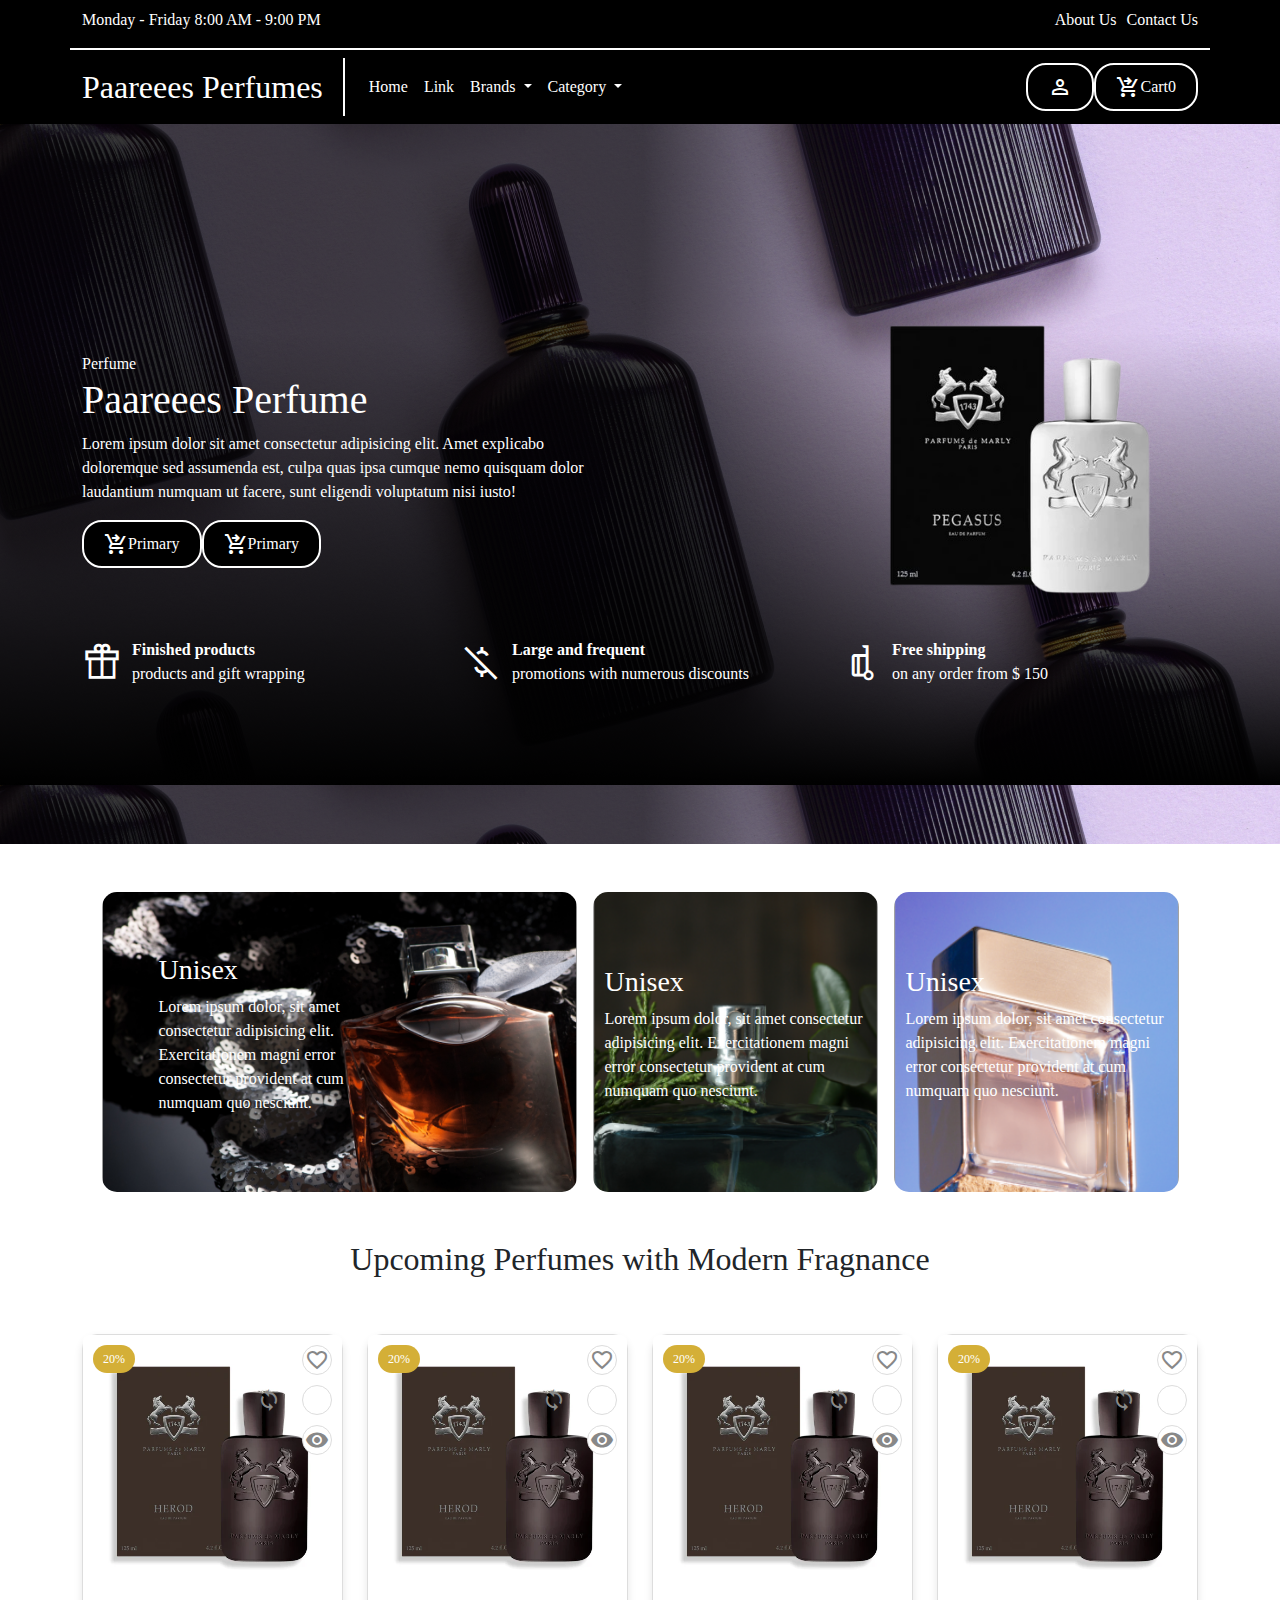
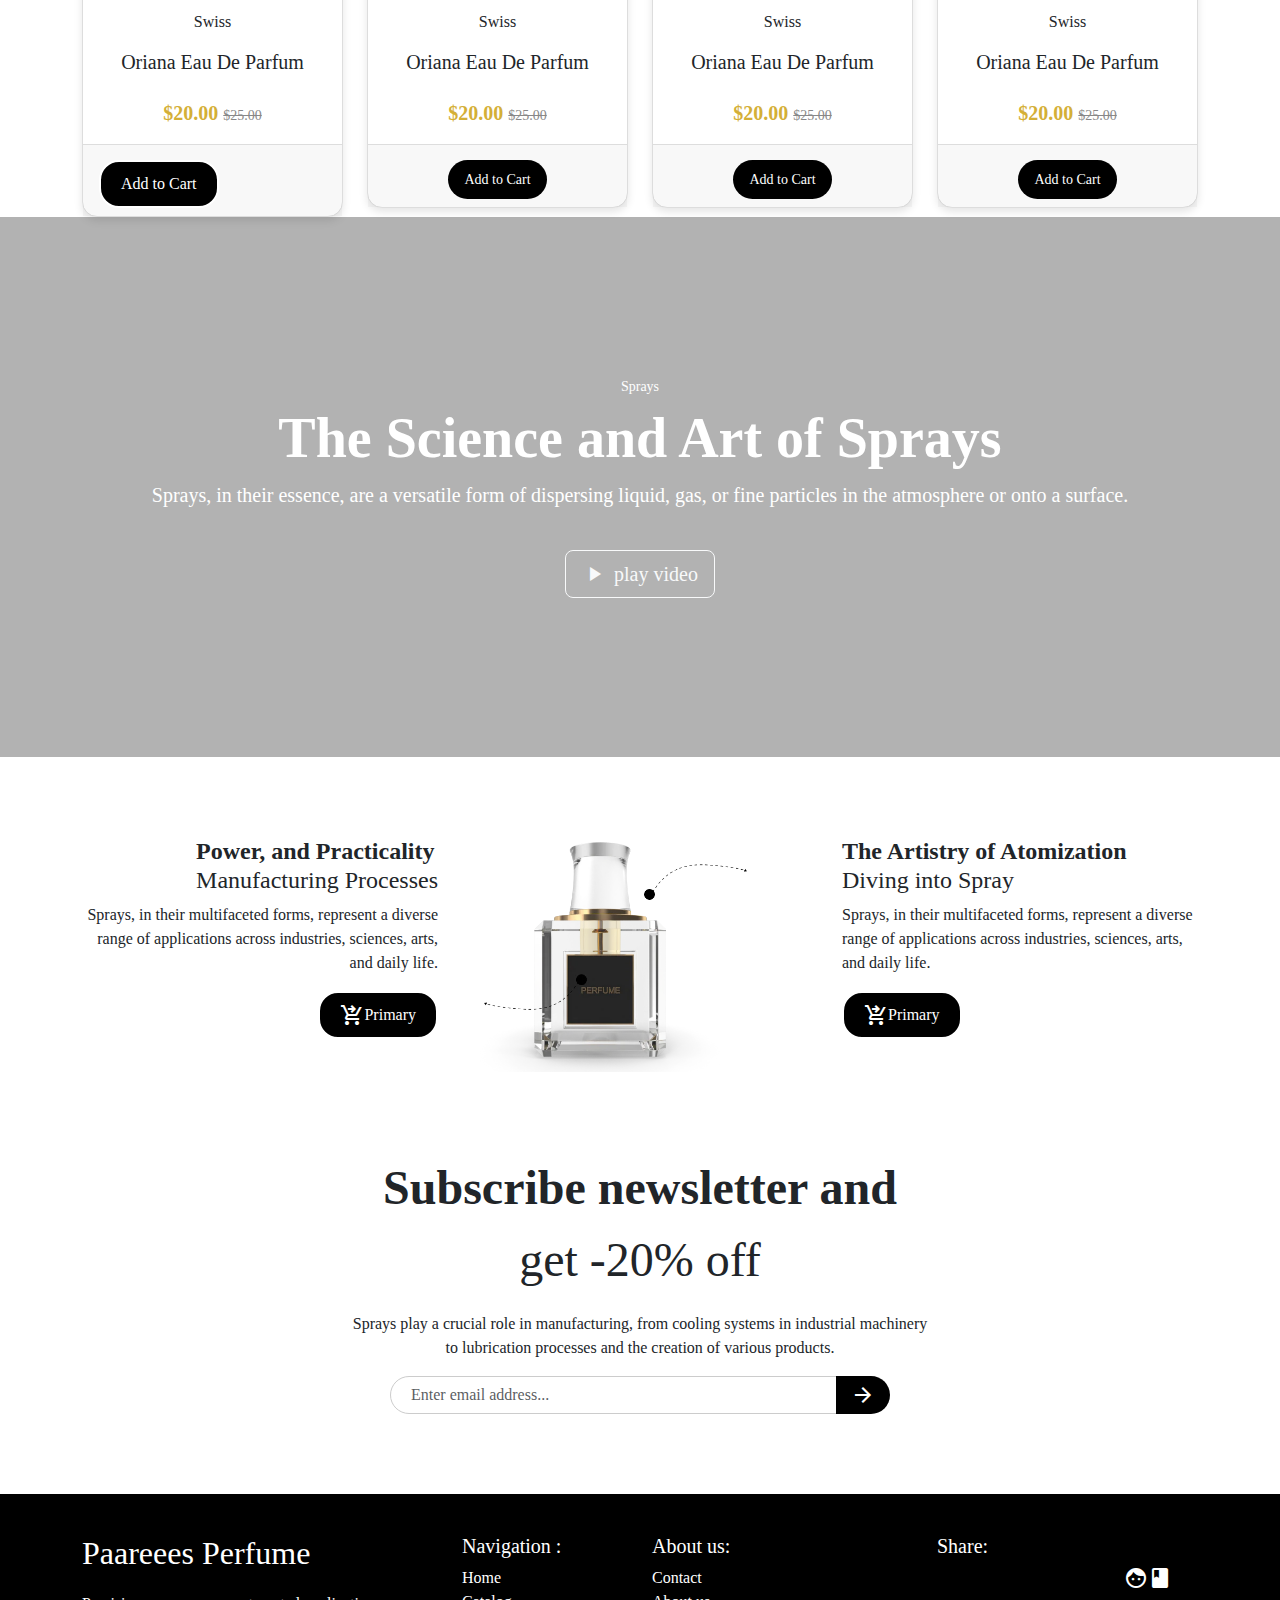
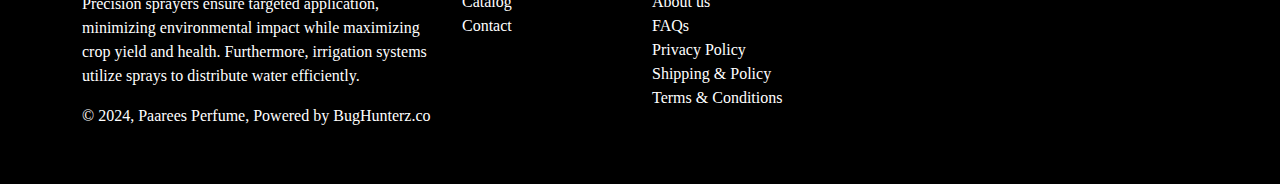
==== index.html @ d12a65bc "5:32 update" ====
<!DOCTYPE html>
<html lang="en">
  <head>
    <meta charset="utf-8" />
    <meta name="viewport" content="width=device-width, initial-scale=1" />
    <title>Paareees Perfume</title>
    <link
      rel="shortcut icon"
      href="assets/img/pp-fav.png"
      type="image/x-icon"
    />
    <link
      href="https://cdn.jsdelivr.net/npm/bootstrap@5.3.3/dist/css/bootstrap.min.css"
      rel="stylesheet"
    />
    <link
      href="https://fonts.googleapis.com/css2?family=Material+Symbols+Outlined:wght@100"
      rel="stylesheet"
    />
    <link
      href="https://fonts.googleapis.com/icon?family=Material+Icons"
      rel="stylesheet"
    />
    <link rel="stylesheet" href="style.css" />
  </head>
  <body>
    <!-- topbar start  -->
    <div class="container-fluid topbar">
      <div class="container topbar-inner">
        <div class="row pt-2">
          <div class="col-md-6">Monday - Friday 8:00 AM - 9:00 PM</div>
          <div class="col-md-6 topbar-pg-list d-flex justify-content-end">
            <ul>
              <li><a href="#">About Us</a></li>
              <li><a href="#">Contact Us</a></li>
            </ul>
          </div>
        </div>
      </div>
    </div>
    <!-- topbar end  -->
    <!-- navbar start  -->
    <nav class="navbar navbar-expand-lg sticky-top">
      <div class="container">
        <a class="navbar-brand" id="logo-Title" href="#">Paareees Perfumes</a>
        <button
          class="navbar-toggler"
          type="button"
          data-bs-toggle="collapse"
          data-bs-target="#navbarSupportedContent"
          aria-controls="navbarSupportedContent"
          aria-expanded="false"
          aria-label="Toggle navigation"
        >
          <span class="navbar-toggler-icon"></span>
        </button>
        <div class="collapse navbar-collapse" id="navbarSupportedContent">
          <ul class="navbar-nav me-auto mb-2 mb-lg-0">
            <li class="nav-item">
              <a class="nav-link active" aria-current="page" href="#">Home</a>
            </li>
            <li class="nav-item">
              <a class="nav-link" href="#">Link</a>
            </li>
            <!-- dropdown start  -->
            <li class="nav-item dropdown">
              <a
                class="nav-link dropdown-toggle"
                href="#"
                role="button"
                data-bs-toggle="dropdown"
                aria-expanded="false"
              >
                Brands
              </a>
              <ul class="dropdown-menu">
                <li><a class="dropdown-item" href="#">Brand 01</a></li>
                <li><a class="dropdown-item" href="#">Brand 02</a></li>
              </ul>
            </li>
            <!-- dropdown end  -->
            <!-- dropdown 2 start  -->
            <li class="nav-item dropdown">
              <a
                class="nav-link dropdown-toggle"
                href="#"
                role="button"
                data-bs-toggle="dropdown"
                aria-expanded="false"
              >
                Category
              </a>
              <ul class="dropdown-menu">
                <li><a class="dropdown-item" href="#">Male </a></li>
                <li><a class="dropdown-item" href="#">Female</a></li>
                <li><a class="dropdown-item" href="#">Unisex</a></li>
              </ul>
            </li>
            <!-- dropdown 2 end  -->
          </ul>
          <div class="nav-icons-fa">
            <button type="button" class="btn btn-primary">
              <span class="material-symbols-outlined"> person </span>
            </button>
            <button type="button" class="btn btn-primary" id="cart-btn">
              <span class="material-symbols-outlined"
                >shopping_cart_checkout</span
              >
              Cart <span id="selected-count">0</span>
            </button>
          </div>
        </div>
      </div>
    </nav>
    <!-- navbar end  -->
    <div class="container-fluid hero-sec">
      <div class="container">
        <div class="row">
          <div class="col-lg-8 col-md-8 col-sm-12 hero-info">
            <span>Perfume</span>
            <h1>Paareees Perfume</h1>
            <p>
              Lorem ipsum dolor sit amet consectetur adipisicing elit. Amet
              explicabo doloremque sed assumenda est, culpa quas ipsa cumque
              nemo quisquam dolor laudantium numquam ut facere, sunt eligendi
              voluptatum nisi iusto!
            </p>
            <div class="hero-btns">
              <button type="button" class="btn btn-primary">
                <span class="material-symbols-outlined">
                  shopping_cart_checkout </span
                >Primary
              </button>
              <button type="button" class="btn btn-primary">
                <span class="material-symbols-outlined">
                  shopping_cart_checkout </span
                >Primary
              </button>
            </div>
          </div>
          <div class="col-lg-4 col-md-4 col-sm-12">
            <img src="assets/img/hero-img.png" class="hero-img" alt="" />
          </div>
        </div>
        <!-- hero icons card  -->
        <div class="row">
          <div class="col-md-4 hero-card-fa">
            <span class="material-symbols-outlined hr-icon">
              featured_seasonal_and_gifts
            </span>
            <span>
              <b>Finished products</b><br />
              products and gift wrapping
            </span>
          </div>
          <div class="col-md-4 hero-card-fa">
            <span class="material-symbols-outlined hr-icon"> money_off </span>
            <span>
              <b>Large and frequent</b><br />
              promotions with numerous discounts
            </span>
          </div>
          <div class="col-md-4 hero-card-fa">
            <span class="material-symbols-outlined hr-icon">
              carry_on_bag
            </span>
            <span>
              <b>Free shipping</b><br />
              on any order from $ 150
            </span>
          </div>
        </div>
        <!-- hero icons card  -->
      </div>
    </div>
    <!-- hero section end  -->
    <!-- category sec start -->
    <div class="container cat-cont mt-5 mb-5" id="cat-sec">
      <div class="row justify-content-center row-gap-1 column-gap-3">
        <div class="col-lg-5 col-md-6 col-sm-12 cat-unisex cat-card">
          <h3>Unisex</h3>
          <p>
            Lorem ipsum dolor, sit amet consectetur adipisicing elit.
            Exercitationem magni error consectetur provident at cum numquam quo
            nesciunt.
          </p>
        </div>
        <div class="col-lg-3 col-md-3 col-sm-12 cat-men cat-card">
          <h3>Unisex</h3>
          <p>
            Lorem ipsum dolor, sit amet consectetur adipisicing elit.
            Exercitationem magni error consectetur provident at cum numquam quo
            nesciunt.
          </p>
        </div>
        <div class="col-lg-3 col-md-3 col-sm-12 cat-women cat-card">
          <h3>Unisex</h3>
          <p>
            Lorem ipsum dolor, sit amet consectetur adipisicing elit.
            Exercitationem magni error consectetur provident at cum numquam quo
            nesciunt.
          </p>
        </div>
      </div>
    </div>
    <!-- category sec end -->
    <!-- upcoming products start  -->
    <div class="container mt-4">
      <div class="row">
        <h2 class="text-center">Upcoming Perfumes with Modern Fragnance</h2>
      </div>
      <div class="row row-cols-1 row-cols-md-4 g-4 mt-4">
        <!-- card 01  -->
        <div class="col">
          <div class="card card-product position-relative">
            <div class="badge-discount">20%</div>
            <img
              src="assets/img/product.png"
              class="card-img-top"
              alt="Product Image"
            />
            <div class="card-body text-center">
              <p class="card-text">Swiss</p>
              <h5 class="card-title">Oriana Eau De Parfum</h5>
              <div
                class="d-flex justify-content-center align-items-center mb-3"
              ></div>

              <div class="price">
                $20.00 <span class="old-price">$25.00</span>
              </div>
            </div>
            <div class="card-footer text-center">
              <button type="button" class="btn btn-primary add-cart-btn">
                Add to Cart
              </button>
            </div>
            <div class="card-actions">
              <button>
                <span class="material-icons">favorite_border</span>
              </button>
              <button><span class="material-icons">sync_alt</span></button>
              <button><span class="material-icons">visibility</span></button>
            </div>
          </div>
        </div>
        <!-- card 02  -->
        <div class="col">
          <div class="card card-product position-relative">
            <div class="badge-discount">20%</div>
            <img
              src="assets/img/product.png"
              class="card-img-top"
              alt="Product Image"
            />
            <div class="card-body text-center">
              <p class="card-text">Swiss</p>
              <h5 class="card-title">Oriana Eau De Parfum</h5>
              <div
                class="d-flex justify-content-center align-items-center mb-3"
              ></div>

              <div class="price">
                $20.00 <span class="old-price">$25.00</span>
              </div>
            </div>
            <div class="card-footer text-center">
              <button class="btn btn-add-to-cart">Add to Cart</button>
            </div>
            <div class="card-actions">
              <button>
                <span class="material-icons">favorite_border</span>
              </button>
              <button><span class="material-icons">sync_alt</span></button>
              <button><span class="material-icons">visibility</span></button>
            </div>
          </div>
        </div>
        <!-- card 03  -->
        <div class="col">
          <div class="card card-product position-relative">
            <div class="badge-discount">20%</div>
            <img
              src="assets/img/product.png"
              class="card-img-top"
              alt="Product Image"
            />
            <div class="card-body text-center">
              <p class="card-text">Swiss</p>
              <h5 class="card-title">Oriana Eau De Parfum</h5>
              <div
                class="d-flex justify-content-center align-items-center mb-3"
              ></div>

              <div class="price">
                $20.00 <span class="old-price">$25.00</span>
              </div>
            </div>
            <div class="card-footer text-center">
              <button class="btn btn-add-to-cart">Add to Cart</button>
            </div>
            <div class="card-actions">
              <button>
                <span class="material-icons">favorite_border</span>
              </button>
              <button><span class="material-icons">sync_alt</span></button>
              <button><span class="material-icons">visibility</span></button>
            </div>
          </div>
        </div>
        <!-- card 04  -->
        <div class="col">
          <div class="card card-product position-relative">
            <div class="badge-discount">20%</div>
            <img
              src="assets/img/product.png"
              class="card-img-top"
              alt="Product Image"
            />
            <div class="card-body text-center">
              <p class="card-text">Swiss</p>
              <h5 class="card-title">Oriana Eau De Parfum</h5>
              <div
                class="d-flex justify-content-center align-items-center mb-3"
              ></div>

              <div class="price">
                $20.00 <span class="old-price">$25.00</span>
              </div>
            </div>
            <div class="card-footer text-center">
              <button class="btn btn-add-to-cart">Add to Cart</button>
            </div>
            <div class="card-actions">
              <button>
                <span class="material-icons">favorite_border</span>
              </button>
              <button><span class="material-icons">sync_alt</span></button>
              <button><span class="material-icons">visibility</span></button>
            </div>
          </div>
        </div>
        <!-- card end  -->
      </div>
    </div>
    <!-- upcoming products end  -->
    <!-- image hero sec start  -->
    <div class="container-fluid custom-background">
      <div
        class="container cont-bg text-center text-white d-flex flex-column justify-content-center align-items-center"
        style="height: 60vh"
      >
        <small class="mb-2">Sprays</small>
        <h1 class="display-4 fw-bold">The Science and Art of Sprays</h1>
        <p class="lead">
          Sprays, in their essence, are a versatile form of dispersing liquid,
          gas, or fine particles in the atmosphere or onto a surface.
        </p>
        <div class="mt-4">
          <button
            class="btn btn-outline-light btn-lg d-flex align-items-center"
          >
            <span class="material-icons me-2">play_arrow</span> play video
          </button>
        </div>
      </div>
    </div>

    <!-- image hero sec end -->
    <!-- newsletter start  -->
    <div class="container news-sec">
      <div class="row">
        <div class="col-lg-4 col-md-4 col-sm-12">
          <div class="news-info-right">
            <h4>
              <b>Power, and Practicality</b><br />
              Manufacturing Processes
            </h4>
            <p>
              Sprays, in their multifaceted forms, represent a diverse range of
              applications across industries, sciences, arts, and daily life.
            </p>
            <button type="button" class="btn btn-primary">
              <span class="material-symbols-outlined">
                shopping_cart_checkout </span
              >Primary
            </button>
          </div>
        </div>
        <div class="col-lg-4 col-md-4 col-sm-12">
          <img src="assets/img/chocolate4.png" alt="" />
        </div>
        <div class="col-lg-4 col-md-4 col-sm-12">
          <div class="news-info-left">
            <h4>
              <b>The Artistry of Atomization</b><br />
              Diving into Spray
            </h4>
            <p>
              Sprays, in their multifaceted forms, represent a diverse range of
              applications across industries, sciences, arts, and daily life.
            </p>
            <button type="button" class="btn btn-primary">
              <span class="material-symbols-outlined">
                shopping_cart_checkout </span
              >Primary
            </button>
          </div>
        </div>
      </div>
    </div>
    <!-- newsletter end  -->
    <!-- email newsletter start  -->
    <div class="container email-news-sec">
      <div class="row">
        <div class="col-lg-2 col-md-2 col-sm-1"></div>
        <div class="col-lg-8 col-md-8 col-sm-12 text-center">
          <div class="email-info-sec">
            <p class="email-news-head">
              <b>Subscribe newsletter and</b><br />
              <i>get -20% off</i>
            </p>
            <p>
              Sprays play a crucial role in manufacturing, from cooling systems
              in industrial machinery to lubrication processes and the creation
              of various products.
            </p>
            <div class="input-group custom-input-group">
              <input
                type="email"
                class="form-control custom-input"
                placeholder="Enter email address..."
                aria-label="Email address"
              />
              <button class="btn custom-button" type="button">
                <span class="material-icons">arrow_forward</span>
              </button>
            </div>
          </div>
        </div>
        <div class="col-lg-2 col-md-2 col-sm-1"></div>
      </div>
    </div>
    <!-- email newsletter end  -->
    <!-- footer start  -->
    <div class="footer">
      <div class="container-fluid">
        <div class="container">
          <div class="row">
            <div class="col-md-4">
              <h4 class="footer-heading" id="logo-Title">Paareees Perfume</h4>
              <p>
                Precision sprayers ensure targeted application, minimizing
                environmental impact while maximizing crop yield and health.
                Furthermore, irrigation systems utilize sprays to distribute
                water efficiently.
              </p>
              <p>&copy; 2024, Paarees Perfume, Powered by BugHunterz.co</p>
            </div>
            <div class="col-md-2">
              <h5>Navigation :</h5>
              <ul class="list-unstyled">
                <li><a href="#">Home</a></li>
                <li><a href="#">Catalog</a></li>
                <li><a href="#">Contact</a></li>
              </ul>
            </div>
            <div class="col-md-3">
              <h5>About us:</h5>
              <ul class="list-unstyled">
                <li><a href="#">Contact</a></li>
                <li><a href="#">About us</a></li>
                <li><a href="#">FAQs</a></li>
                <li><a href="#">Privacy Policy</a></li>
                <li><a href="#">Shipping & Policy</a></li>
                <li><a href="#">Terms & Conditions</a></li>
              </ul>
            </div>
            <div class="col-md-3">
              <h5>Share:</h5>
              <div class="social-icons">
                <a href="#" class="material-icons">youtube</a>
                <a href="#" class="material-icons">facebook</a>
                <a href="#" class="material-icons">instagram</a>
                <a href="#" class="material-icons">twitter</a>
              </div>
            </div>
          </div>
        </div>
      </div>
    </div>

    <!-- footer end  -->

    <script src="https://cdn.jsdelivr.net/npm/@popperjs/core@2.11.8/dist/umd/popper.min.js"></script>
    <script src="https://cdn.jsdelivr.net/npm/bootstrap@5.3.3/dist/js/bootstrap.min.js"></script>
    <script src="https://code.jquery.com/jquery-3.6.0.min.js"></script>
    <script src="script.js"></script>
  </body>
</html>
---- style.css ----
:root {
  --gold: #d4af37;
}
@import url("https://fonts.googleapis.com/css2?family=Condiment&family=Yellowtail&display=swap");
* {
  font-family: "Condiment", cursive;
  font-weight: 400;
  font-style: normal;
}
a:hover {
  color: var(--gold) !important;
}
a:focus {
  color: var(--gold) !important;
}

.btn-link-fa span {
  color: #000;
}

.btn-primary {
  background-color: black;
  border: 2px solid white;
  padding: 10px 20px;
  color: white;
  border-radius: 20px;
  display: flex;
  align-items: center;
}
.btn-primary:hover {
  background-color: white !important;
  border: 2px solid black !important;
  color: black !important;
}
/* topbar start  */
.topbar {
  background-color: black;
  color: white;
}

.topbar-inner {
  border-bottom: 2px solid white;
}
.topbar-pg-list ul {
  display: flex;
}

.topbar-pg-list li {
  list-style-type: none;
  margin-left: 10px;
}
.topbar-pg-list li a {
  text-decoration: none;
  color: white;
}
/* topbar end  */
/* navbar start  */
.navbar {
  background-color: black;
}
.navbar a {
  color: white;
}
.active {
  color: white !important;
}

#logo-Title {
  font-family: "Yellowtail", cursive;
  font-weight: 400;
  font-style: normal;
  font-size: 2rem;
}
.navbar-brand {
  padding-right: 20px;
  border-right: 2px solid white;
}

.nav-icons-fa {
  display: flex;
  align-items: center;
}

.dropdown-menu {
  background-color: #000;
  border-radius: 0px !important;
}
.dropdown-item:hover {
  color: black !important;
  background-color: var(--gold);
}

#addCart.selected {
  background-color: #28a745; /* Green color to indicate selection */
  color: #fff;
}

/* navbar end  */
/* hero section start   */
.hero-buttons {
  display: flex;
  align-items: center;
}

.hero-sec {
  height: 80vh;
  background-image: url(assets/img/home-bg.png);
  display: flex;
  align-items: center;
  color: white;
}

.hero-img {
  width: 100%;
}

.hero-info {
  display: flex;
  flex-direction: column;
  justify-content: center;
  padding-right: 20%;
}

.hero-btns {
  display: flex;
}

.hero-card-fa {
  display: flex;
  align-items: center;
}

.hr-icon {
  font-size: 40px;
  padding-right: 10px;
}
/* hero section end   */
/* category section start  */
.cat-cont {
  color: white;
}

.cat-card {
  display: flex;
  flex-direction: column;
  justify-content: center;
  height: 300px;
  border-radius: 15px;
  background-repeat: no-repeat;
  background-size: cover;
  background-position: center;
  background-color: rgba(0, 0, 0, 0.68);
}

.cat-unisex {
  background-image: url(assets/img/unisex-category.png);
  padding-right: 20%;
  padding-left: 5%;
}

.cat-men {
  background-image: url(assets/img/men-category.png);
}
.cat-women {
  background-image: url(assets/img/women-category.png);
}
/* category section end  */
/* upcoming products start */
.card-product {
  border-radius: 15px;
  border: 1px solid #ddd;
  box-shadow: 0 4px 8px rgba(0, 0, 0, 0.1);
}
.card-product img {
  width: 100%;
  height: auto;
  object-fit: contain;
  /* padding: 20px; */
}
.badge-discount,
.badge-new {
  position: absolute;
  top: 10px;
  left: 10px;
  background-color: var(--gold);
  color: white;
  border-radius: 50px;
  padding: 5px 10px;
  font-size: 12px;
}

.card-actions {
  position: absolute;
  top: 10px;
  right: 10px;
  display: flex;
  flex-direction: column;
  gap: 10px;
}
.card-actions button {
  background-color: white;
  border: 1px solid #ddd;
  border-radius: 50%;
  width: 30px;
  height: 30px;
  display: flex;
  align-items: center;
  justify-content: center;
  font-size: 16px;
  color: #888;
}
.card-footer {
  border-top: 1px solid #ddd;
  padding-top: 15px;
}
.price {
  font-size: 20px;
  font-weight: bold;
  color: var(--gold);
}
.old-price {
  text-decoration: line-through;
  font-size: 14px;
  color: #888;
}
.btn-add-to-cart {
  background-color: black;
  color: white;
  border-radius: 50px;
  padding: 8px 15px;
  font-size: 14px;
}
/* upcoming products end */
.custom-background {
  background-image: url("assets/img/bg2.png"); /* Replace with your image path */
  background-size: cover;
  background-attachment: fixed;
  background-position: center;
  position: relative;
  height: 60vh; /* Set height to 60vh */
  z-index: 1; /* Background should be at the lowest level */
}

.custom-background::before {
  content: "";
  position: absolute;
  top: 0;
  left: 0;
  width: 100%;
  height: 100%;
  background: rgba(0, 0, 0, 0.3); /* Lightened overlay */
  z-index: 2; /* Overlay above the background but below the content */
}

.cont-bg {
  z-index: 3; /* Content above both the overlay and the background */
  position: relative; /* Ensure z-index is respected */
  display: flex; /* Flexbox to center content */
  justify-content: center; /* Horizontally center content */
  align-items: center; /* Vertically center content */
  height: 100%; /* Ensure content fills the container */
  text-align: center; /* Center text */
}

/* newsletter start  */
.news-sec {
  margin-top: 80px;
  margin-bottom: 80px;
}
.news-sec img {
  width: 80%;
}
.news-info-right {
  display: flex;
  flex-direction: column;
  align-items: end;
  justify-content: center;
}

.news-info-right p {
  text-align: end;
}
.news-info-left {
  display: flex;
  flex-direction: column;
  align-items: start;
  justify-content: center;
}
/* newsletter end  */
/* email newsletter start  */
.email-news-sec {
  margin-top: 80px;
  margin-bottom: 80px;
}
.email-news-head {
  font-size: 3rem;
}
.email-info-sec {
  display: flex;
  flex-direction: column;
  align-items: center;
  justify-content: center;
  padding: 0px 80px;
}
.custom-input-group {
  max-width: 500px;
  margin: auto;
}

.custom-input {
  border-radius: 50px 0 0 50px;
  padding-left: 20px;
  border: 1px solid #ccc;
  box-shadow: none;
}

.custom-button {
  border-radius: 0 50px 50px 0;
  padding: 0 15px;
  background-color: black;
  color: white;
  border: none;
  display: flex;
  align-items: center;
  justify-content: center;
}

.custom-button:hover {
  border: 1px solid black;
}
/* email newsletter end  */
/* footer start  */
.footer {
  background-color: #000;
  color: #fff;
  padding: 40px 0;
}
.footer a {
  color: #fff;
  text-decoration: none;
}
.footer a:hover {
  text-decoration: underline;
}
.footer .footer-heading {
  font-size: 24px;
  font-weight: bold;
  margin-bottom: 20px;
}
.footer .social-icons a {
  color: #fff;
  font-size: 24px;
  margin-right: 15px;
  display: inline-block;
  transition: color 0.3s;
}
.footer .social-icons a:hover {
  color: #999;
}
/* footer end */

/* Single Product Start*/
.sp {
  background-color: white;
}
.sp .img-box {
  background-color: black;
  display: flex;
  align-items: center;
  justify-content: center;
  border-radius: 15px;
}

.img-box img {
  width: 70%;
}

.sp-info {
  background-color: #fff;
  border-radius: 15px 0px 0px 0px;
  padding-left: 30px;
}

.spacer {
  height: 80vh;
  background-color: #fff;
}
.info-content {
  height: 100%;
  display: flex;
  flex-direction: column;
  justify-content: space-evenly;
}

.back {
  display: flex;
  align-items: center;
}

.back span {
  border: 1px solid black;
  border-radius: 25px;
  margin-right: 5px;
  font-size: 15px;
  padding: 10px;
}

.back p {
  margin: 0px;
  font-size: 1rem;
  font-weight: 500;
}

/* .review-stars {
  padding: 10px;
} */
.review-btn {
  /* padding: 0px 10px !important; */
  height: 3rem;
}

.review-stars span {
  font-size: 15px;
}

.sp-price b {
  font-size: 2rem;
}

.sp-price span {
  text-decoration: line-through;
}

.quantity {
  display: flex;
  align-items: center;
  width: fit-content;
}

.quantity-input {
  width: 50px;
  text-align: center;
  margin: 0 5px;
}

.buy-btn {
  display: flex;
  align-items: center;
}

.cart {
  display: flex;
  justify-content: center;
}
/* 2nd Section of Single Product  */
.sp-des {
  padding-right: 100px;
  display: flex;
  flex-direction: column;
  justify-content: center;
}
.sp-des-img {
  border-radius: 15px;
}

/* 3rd Section  */
.testimonial-card {
  border-radius: 15px;
  box-shadow: 0 4px 8px rgba(0, 0, 0, 0.1);
  padding: 20px;
  background-color: #fff;
  display: flex;
}

.testimonial-card img {
  border-radius: 10px;
}
.testimonial-img-top {
  width: 100px;
  margin-bottom: 15px;
}

.testimonial-body {
  text-align: left;
  margin-left: 20px;
}

.testimonial-title {
  font-weight: bold;
  font-size: 1.2rem;
  margin-bottom: 10px;
  color: #000;
}

.testimonial-text {
  font-size: 1rem;
  color: #555;
}

.testimonial-author {
  font-style: italic;
  font-weight: bold;
}

.carousel-control-prev-icon,
.carousel-control-next-icon {
  display: none;
}

/* Single Product End*/
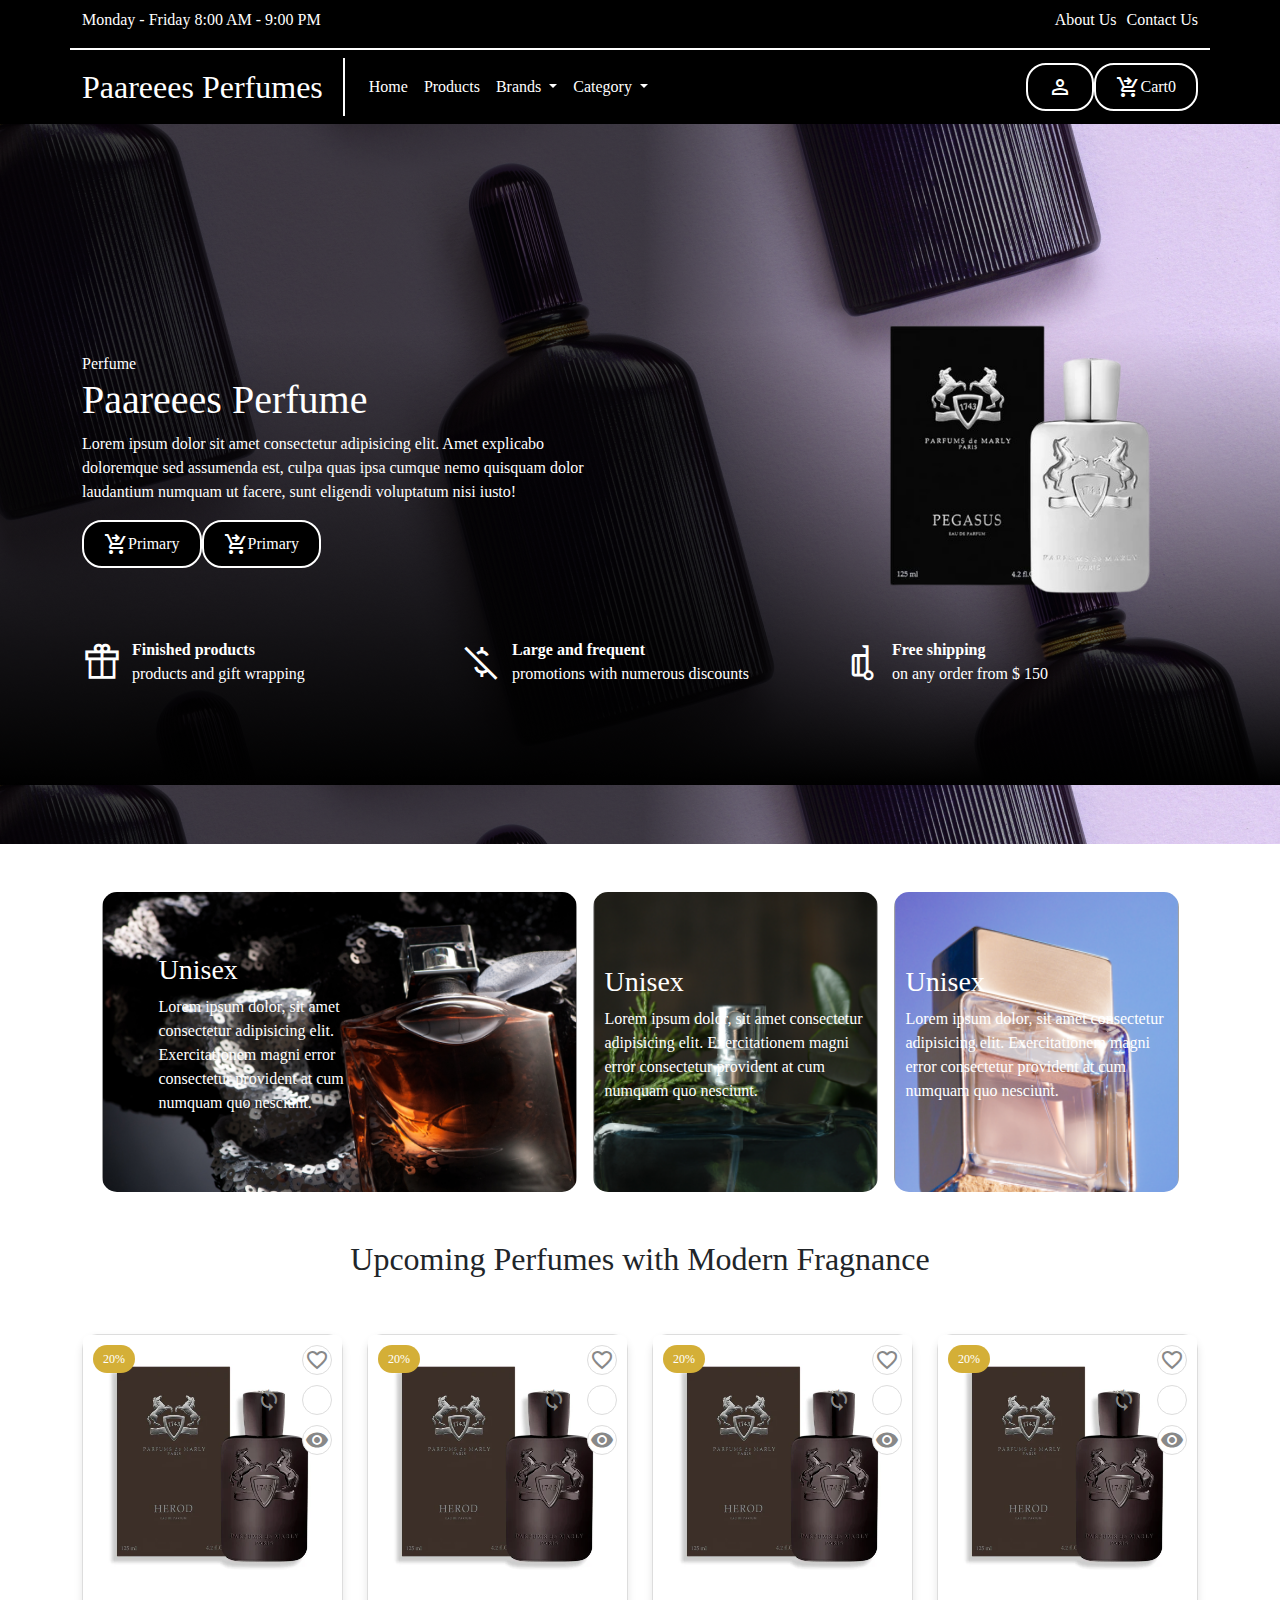
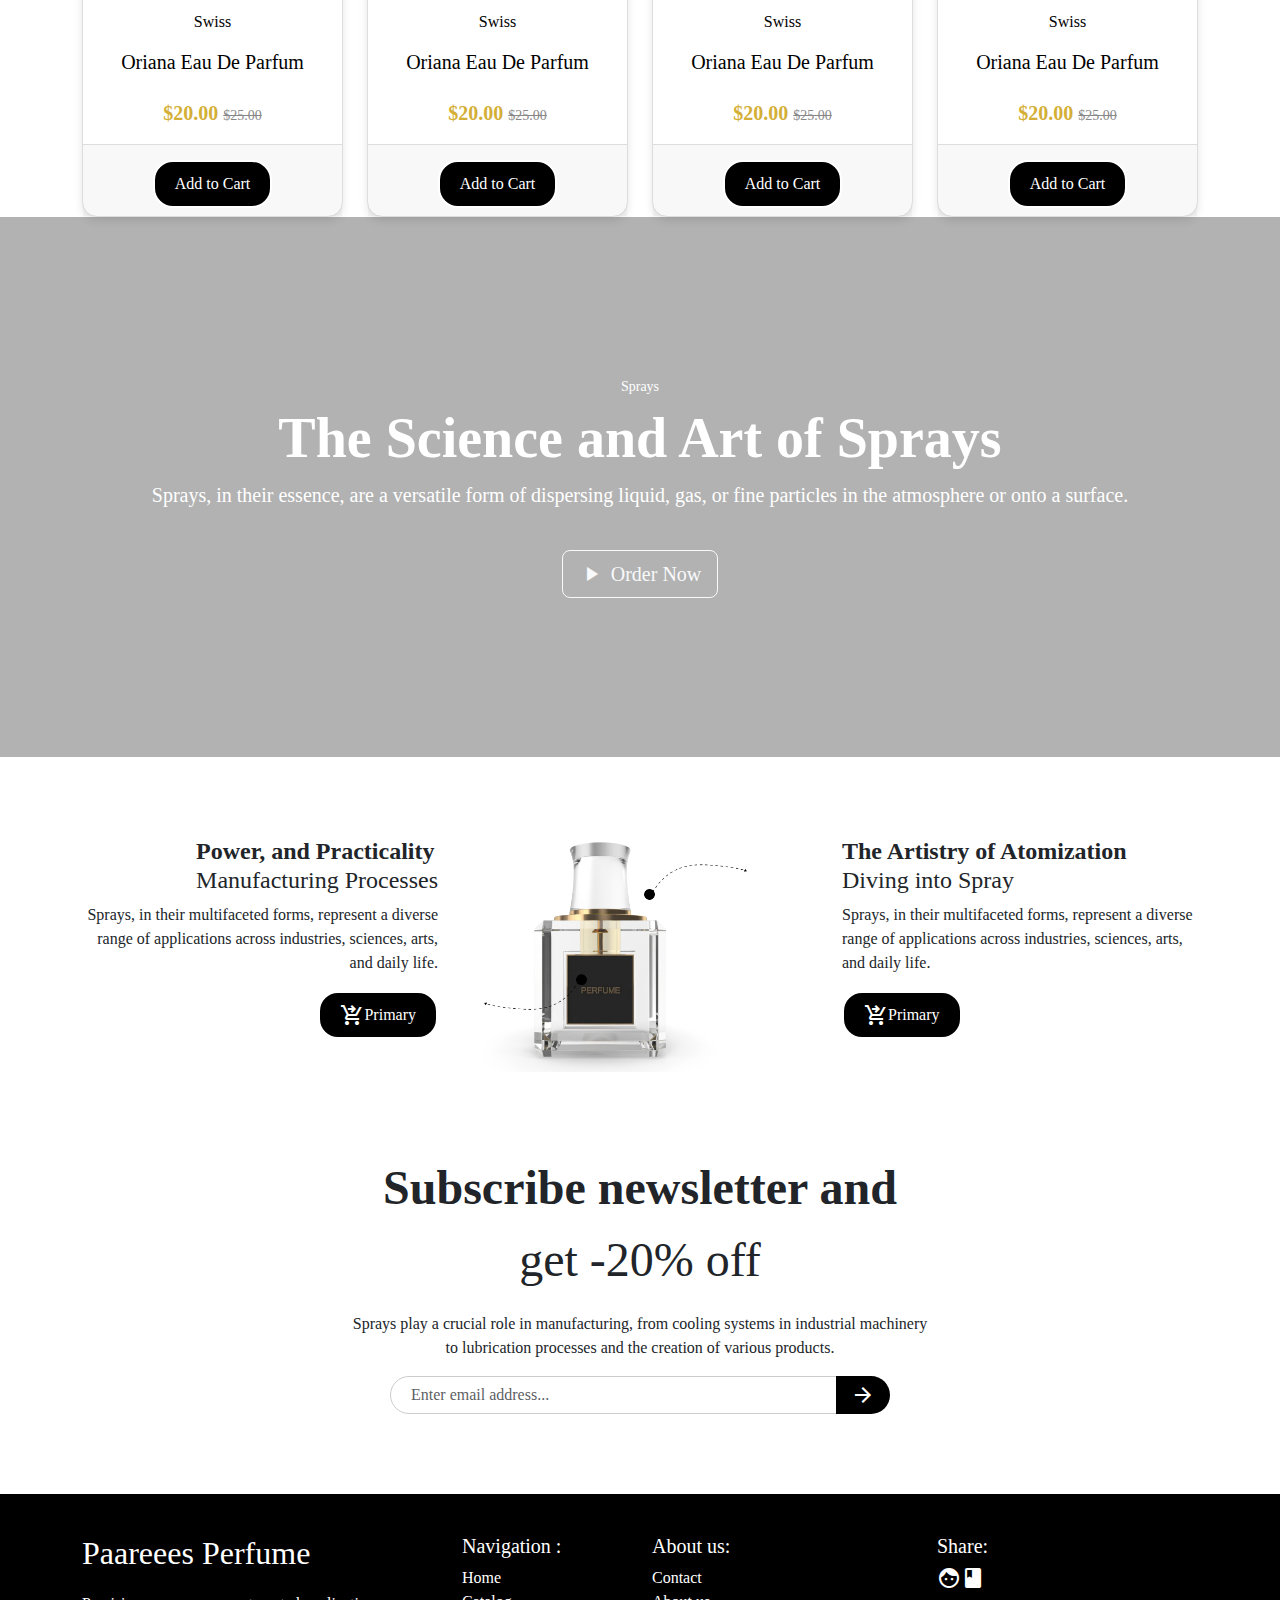
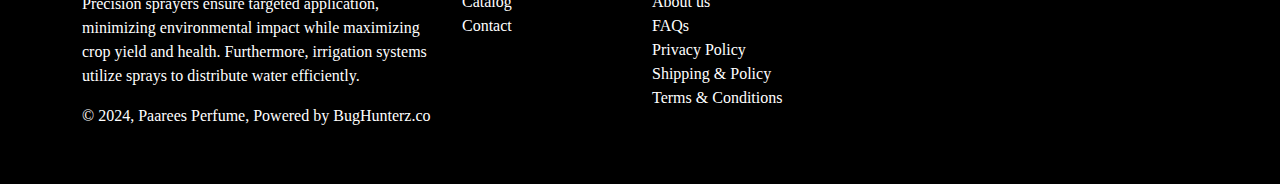
==== commit b7ee68a7: "septhird" ====
--- a/index.html
+++ b/index.html
@@ -31,8 +31,8 @@
           <div class="col-md-6">Monday - Friday 8:00 AM - 9:00 PM</div>
           <div class="col-md-6 topbar-pg-list d-flex justify-content-end">
             <ul>
-              <li><a href="#">About Us</a></li>
-              <li><a href="#">Contact Us</a></li>
+              <li><a href="about.html">About Us</a></li>
+              <li><a href="about.html">Contact Us</a></li>
             </ul>
           </div>
         </div>
@@ -42,7 +42,7 @@
     <!-- navbar start  -->
     <nav class="navbar navbar-expand-lg sticky-top">
       <div class="container">
-        <a class="navbar-brand" id="logo-Title" href="#">Paareees Perfumes</a>
+        <a class="navbar-brand" id="logo-Title" href="index.html">Paareees Perfumes</a>
         <button
           class="navbar-toggler"
           type="button"
@@ -57,10 +57,10 @@
         <div class="collapse navbar-collapse" id="navbarSupportedContent">
           <ul class="navbar-nav me-auto mb-2 mb-lg-0">
             <li class="nav-item">
-              <a class="nav-link active" aria-current="page" href="#">Home</a>
+              <a class="nav-link active" aria-current="page" href="index.html">Home</a>
             </li>
             <li class="nav-item">
-              <a class="nav-link" href="#">Link</a>
+              <a class="nav-link" href="product-archive.html">Products</a>
             </li>
             <!-- dropdown start  -->
             <li class="nav-item dropdown">
@@ -212,133 +212,148 @@
       <div class="row row-cols-1 row-cols-md-4 g-4 mt-4">
         <!-- card 01  -->
         <div class="col">
-          <div class="card card-product position-relative">
-            <div class="badge-discount">20%</div>
-            <img
-              src="assets/img/product.png"
-              class="card-img-top"
-              alt="Product Image"
-            />
-            <div class="card-body text-center">
-              <p class="card-text">Swiss</p>
-              <h5 class="card-title">Oriana Eau De Parfum</h5>
-              <div
-                class="d-flex justify-content-center align-items-center mb-3"
-              ></div>
-
-              <div class="price">
-                $20.00 <span class="old-price">$25.00</span>
-              </div>
-            </div>
-            <div class="card-footer text-center">
-              <button type="button" class="btn btn-primary add-cart-btn">
-                Add to Cart
-              </button>
-            </div>
-            <div class="card-actions">
-              <button>
-                <span class="material-icons">favorite_border</span>
-              </button>
-              <button><span class="material-icons">sync_alt</span></button>
-              <button><span class="material-icons">visibility</span></button>
-            </div>
-          </div>
+          <a href="single-product.html" class="card-link">
+            <div class="card card-product position-relative">
+              <div class="badge-discount">20%</div>
+              <img
+                src="assets/img/product.png"
+                class="card-img-top"
+                alt="Product Image"
+              />
+              <div class="card-body text-center">
+                <p class="card-text">Swiss</p>
+                <h5 class="card-title">Oriana Eau De Parfum</h5>
+                <div
+                  class="d-flex justify-content-center align-items-center mb-3"
+                ></div>
+
+                <div class="price">
+                  $20.00 <span class="old-price">$25.00</span>
+                </div>
+              
+              </div>
+            </a>
+              <div class="card-footer">
+                <button type="button" class="btn btn-primary add-cart-btn">
+                  Add to Cart
+                </button>
+              </div>
+              <div class="card-actions">
+                <button>
+                  <span class="material-icons">favorite_border</span>
+                </button>
+                <button><span class="material-icons">sync_alt</span></button>
+                <button><span class="material-icons">visibility</span></button>
+              </div>
+            </div>
         </div>
         <!-- card 02  -->
         <div class="col">
-          <div class="card card-product position-relative">
-            <div class="badge-discount">20%</div>
-            <img
-              src="assets/img/product.png"
-              class="card-img-top"
-              alt="Product Image"
-            />
-            <div class="card-body text-center">
-              <p class="card-text">Swiss</p>
-              <h5 class="card-title">Oriana Eau De Parfum</h5>
-              <div
-                class="d-flex justify-content-center align-items-center mb-3"
-              ></div>
-
-              <div class="price">
-                $20.00 <span class="old-price">$25.00</span>
-              </div>
-            </div>
-            <div class="card-footer text-center">
-              <button class="btn btn-add-to-cart">Add to Cart</button>
-            </div>
-            <div class="card-actions">
-              <button>
-                <span class="material-icons">favorite_border</span>
-              </button>
-              <button><span class="material-icons">sync_alt</span></button>
-              <button><span class="material-icons">visibility</span></button>
-            </div>
-          </div>
+          <a href="single-product.html" class="card-link">
+            <div class="card card-product position-relative">
+              <div class="badge-discount">20%</div>
+              <img
+                src="assets/img/product.png"
+                class="card-img-top"
+                alt="Product Image"
+              />
+              <div class="card-body text-center">
+                <p class="card-text">Swiss</p>
+                <h5 class="card-title">Oriana Eau De Parfum</h5>
+                <div
+                  class="d-flex justify-content-center align-items-center mb-3"
+                ></div>
+
+                <div class="price">
+                  $20.00 <span class="old-price">$25.00</span>
+                </div>
+              </a>
+              </div>
+              <div class="card-footer">
+                <button type="button" class="btn btn-primary add-cart-btn">
+                  Add to Cart
+                </button>
+              </div>
+              <div class="card-actions">
+                <button>
+                  <span class="material-icons">favorite_border</span>
+                </button>
+                <button><span class="material-icons">sync_alt</span></button>
+                <button><span class="material-icons">visibility</span></button>
+              </div>
+            </div>
         </div>
         <!-- card 03  -->
         <div class="col">
-          <div class="card card-product position-relative">
-            <div class="badge-discount">20%</div>
-            <img
-              src="assets/img/product.png"
-              class="card-img-top"
-              alt="Product Image"
-            />
-            <div class="card-body text-center">
-              <p class="card-text">Swiss</p>
-              <h5 class="card-title">Oriana Eau De Parfum</h5>
-              <div
-                class="d-flex justify-content-center align-items-center mb-3"
-              ></div>
-
-              <div class="price">
-                $20.00 <span class="old-price">$25.00</span>
-              </div>
-            </div>
-            <div class="card-footer text-center">
-              <button class="btn btn-add-to-cart">Add to Cart</button>
-            </div>
-            <div class="card-actions">
-              <button>
-                <span class="material-icons">favorite_border</span>
-              </button>
-              <button><span class="material-icons">sync_alt</span></button>
-              <button><span class="material-icons">visibility</span></button>
-            </div>
-          </div>
+          <a href="single-product.html" class="card-link">
+            <div class="card card-product position-relative">
+              <div class="badge-discount">20%</div>
+              <img
+                src="assets/img/product.png"
+                class="card-img-top"
+                alt="Product Image"
+              />
+              <div class="card-body text-center">
+                <p class="card-text">Swiss</p>
+                <h5 class="card-title">Oriana Eau De Parfum</h5>
+                <div
+                  class="d-flex justify-content-center align-items-center mb-3"
+                ></div>
+
+                <div class="price">
+                  $20.00 <span class="old-price">$25.00</span>
+                </div>
+              </a>
+              </div>
+              <div class="card-footer">
+                <button type="button" class="btn btn-primary add-cart-btn">
+                  Add to Cart
+                </button>
+              </div>
+              <div class="card-actions">
+                <button>
+                  <span class="material-icons">favorite_border</span>
+                </button>
+                <button><span class="material-icons">sync_alt</span></button>
+                <button><span class="material-icons">visibility</span></button>
+              </div>
+            </div>
         </div>
         <!-- card 04  -->
         <div class="col">
-          <div class="card card-product position-relative">
-            <div class="badge-discount">20%</div>
-            <img
-              src="assets/img/product.png"
-              class="card-img-top"
-              alt="Product Image"
-            />
-            <div class="card-body text-center">
-              <p class="card-text">Swiss</p>
-              <h5 class="card-title">Oriana Eau De Parfum</h5>
-              <div
-                class="d-flex justify-content-center align-items-center mb-3"
-              ></div>
-
-              <div class="price">
-                $20.00 <span class="old-price">$25.00</span>
-              </div>
-            </div>
-            <div class="card-footer text-center">
-              <button class="btn btn-add-to-cart">Add to Cart</button>
-            </div>
-            <div class="card-actions">
-              <button>
-                <span class="material-icons">favorite_border</span>
-              </button>
-              <button><span class="material-icons">sync_alt</span></button>
-              <button><span class="material-icons">visibility</span></button>
-            </div>
-          </div>
+          <a href="single-product.html" class="card-link">
+            <div class="card card-product position-relative">
+              <div class="badge-discount">20%</div>
+              <img
+                src="assets/img/product.png"
+                class="card-img-top"
+                alt="Product Image"
+              />
+              <div class="card-body text-center">
+                <p class="card-text">Swiss</p>
+                <h5 class="card-title">Oriana Eau De Parfum</h5>
+                <div
+                  class="d-flex justify-content-center align-items-center mb-3"
+                ></div>
+
+                <div class="price">
+                  $20.00 <span class="old-price">$25.00</span>
+                </div>
+              </a>
+              </div>
+              <div class="card-footer">
+                <button type="button" class="btn btn-primary add-cart-btn">
+                  Add to Cart
+                </button>
+              </div>
+              <div class="card-actions">
+                <button>
+                  <span class="material-icons">favorite_border</span>
+                </button>
+                <button><span class="material-icons">sync_alt</span></button>
+                <button><span class="material-icons">visibility</span></button>
+              </div>
+            </div>
         </div>
         <!-- card end  -->
       </div>
@@ -360,7 +375,7 @@
           <button
             class="btn btn-outline-light btn-lg d-flex align-items-center"
           >
-            <span class="material-icons me-2">play_arrow</span> play video
+            <span class="material-icons me-2">play_arrow</span> Order Now
           </button>
         </div>
       </div>
@@ -387,7 +402,7 @@
             </button>
           </div>
         </div>
-        <div class="col-lg-4 col-md-4 col-sm-12">
+        <div class="col-lg-4 col-md-4 col-sm-12 imge">
           <img src="assets/img/chocolate4.png" alt="" />
         </div>
         <div class="col-lg-4 col-md-4 col-sm-12">
@@ -478,11 +493,8 @@
             </div>
             <div class="col-md-3">
               <h5>Share:</h5>
-              <div class="social-icons">
-                <a href="#" class="material-icons">youtube</a>
+              <div class="social-icons">               
                 <a href="#" class="material-icons">facebook</a>
-                <a href="#" class="material-icons">instagram</a>
-                <a href="#" class="material-icons">twitter</a>
               </div>
             </div>
           </div>
--- a/style.css
+++ b/style.css
@@ -32,6 +32,10 @@
   border: 2px solid black !important;
   color: black !important;
 }
+
+.btn-outline-secondary:hover {
+  background-color: #000;
+}
 /* topbar start  */
 .topbar {
   background-color: black;
@@ -55,6 +59,9 @@
 }
 /* topbar end  */
 /* navbar start  */
+.navbar-toggler-icon {
+  filter: invert(1); /* Inverts color, so black becomes white and vice versa */
+}
 .navbar {
   background-color: black;
 }
@@ -166,6 +173,10 @@
 }
 /* category section end  */
 /* upcoming products start */
+.card-link {
+  text-decoration: none;
+  color: #000;
+}
 .card-product {
   border-radius: 15px;
   border: 1px solid #ddd;
@@ -212,6 +223,8 @@
 .card-footer {
   border-top: 1px solid #ddd;
   padding-top: 15px;
+  display: flex;
+  justify-content: center;
 }
 .price {
   font-size: 20px;
@@ -353,6 +366,7 @@
   margin-right: 15px;
   display: inline-block;
   transition: color 0.3s;
+  text-decoration: none;
 }
 .footer .social-icons a:hover {
   color: #999;
@@ -461,6 +475,7 @@
 }
 .sp-des-img {
   border-radius: 15px;
+  width: 100%;
 }
 
 /* 3rd Section  */
@@ -508,3 +523,65 @@
 }
 
 /* Single Product End*/
+/* Single Page Start  */
+.spp-title-sec {
+  background-color: #000;
+  padding: 50px 0px;
+}
+
+.spp-info-sec {
+  color: white !important;
+  padding-right: 15%;
+}
+
+.spp-snd-title {
+  padding: 0px 15%;
+}
+.spp-cards {
+  padding: 30px;
+}
+.spp-cards .cd {
+  border: 1px solid black;
+  padding: 20px;
+  margin-right: 0px;
+}
+.spp-card-head {
+  display: flex;
+  justify-content: space-between;
+}
+.spp-card-head span {
+  font-size: 2.5rem;
+  font-weight: 600 !important;
+}
+/* Single Page End  */
+@media screen and (max-width: 768px) {
+  .topbar {
+    display: none;
+  }
+  div.news-info-right {
+    align-items: center;
+  }
+  div.news-info-left {
+    align-items: center;
+  }
+  div.news-sec p {
+    text-align: center;
+  }
+  div.news-sec .imge {
+    display: flex;
+    justify-content: center;
+  }
+  .email-news-head {
+    font-size: 2rem;
+  }
+  .email-info-sec {
+    padding: 20px 20px;
+  }
+  .hero-sec {
+    height: 100%;
+    padding: 30px 04px;
+  }
+  .navbar-brand {
+    border: 0px;
+  }
+}
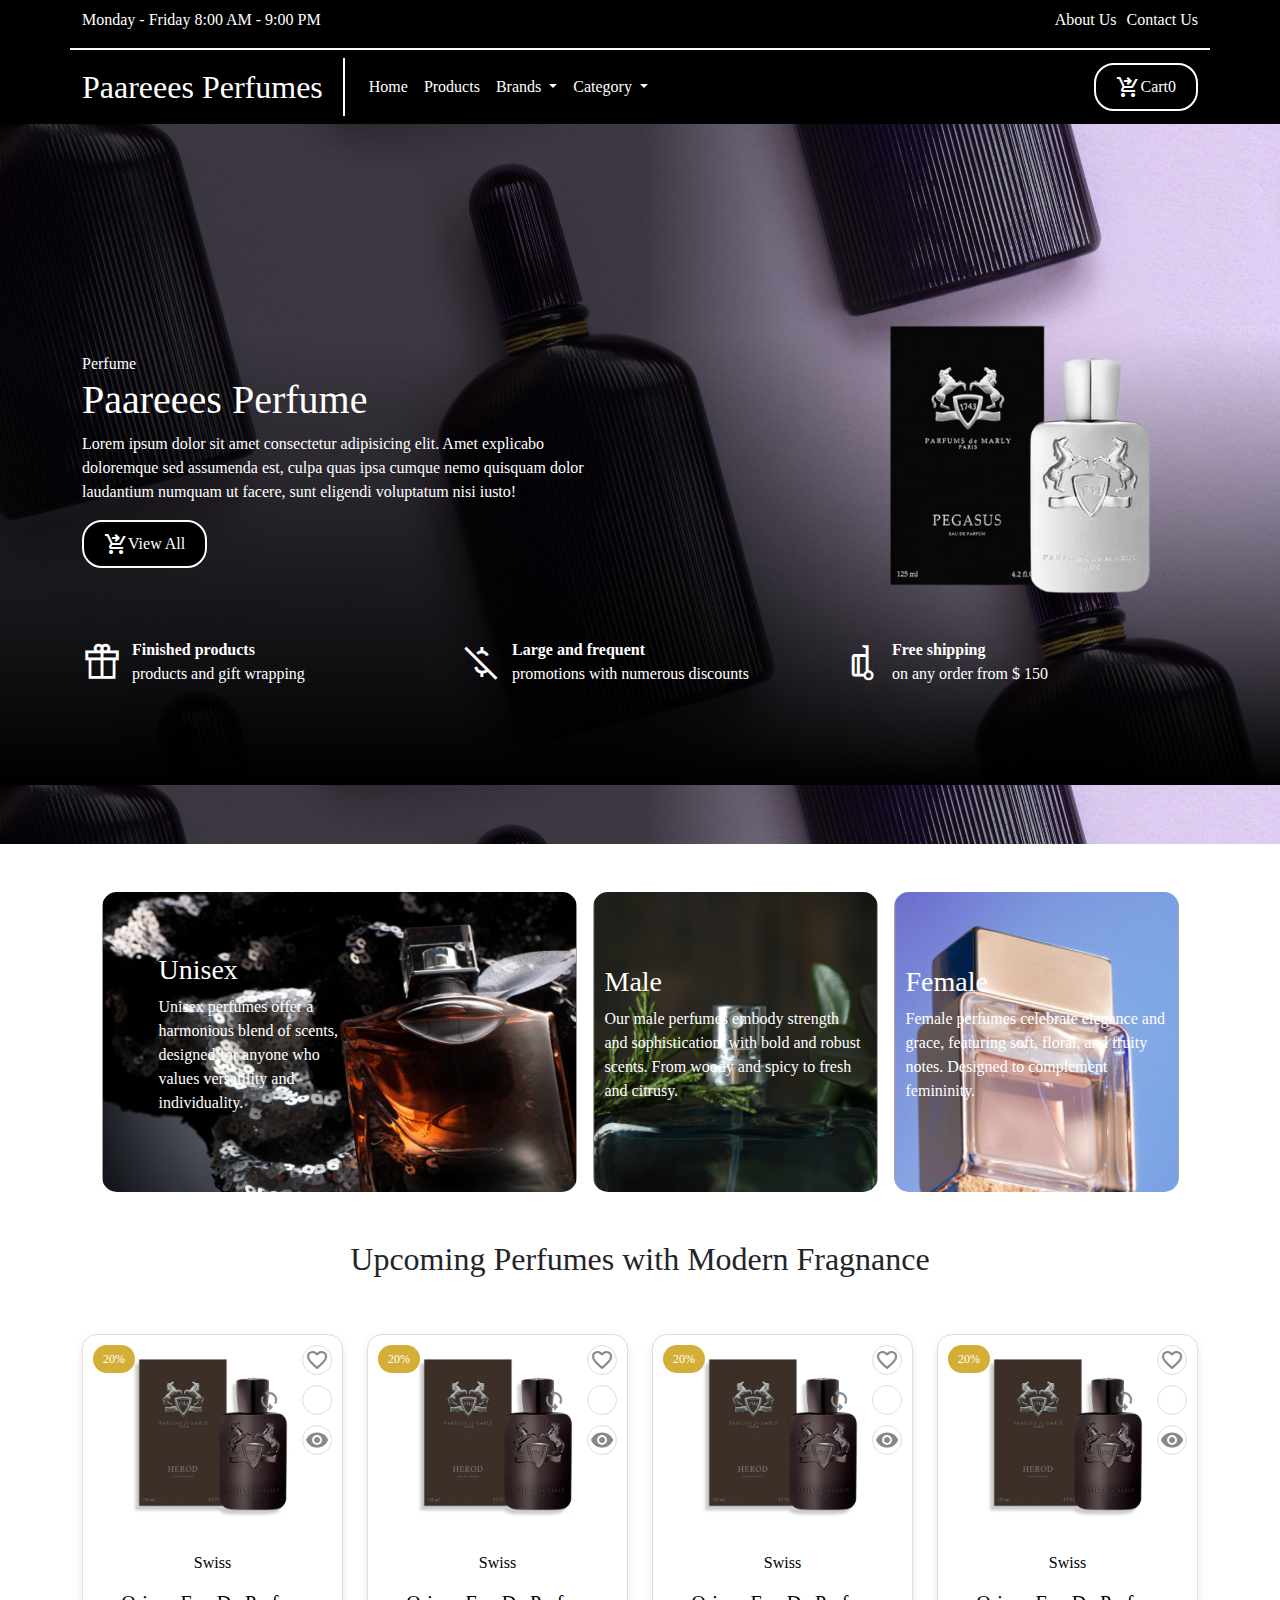
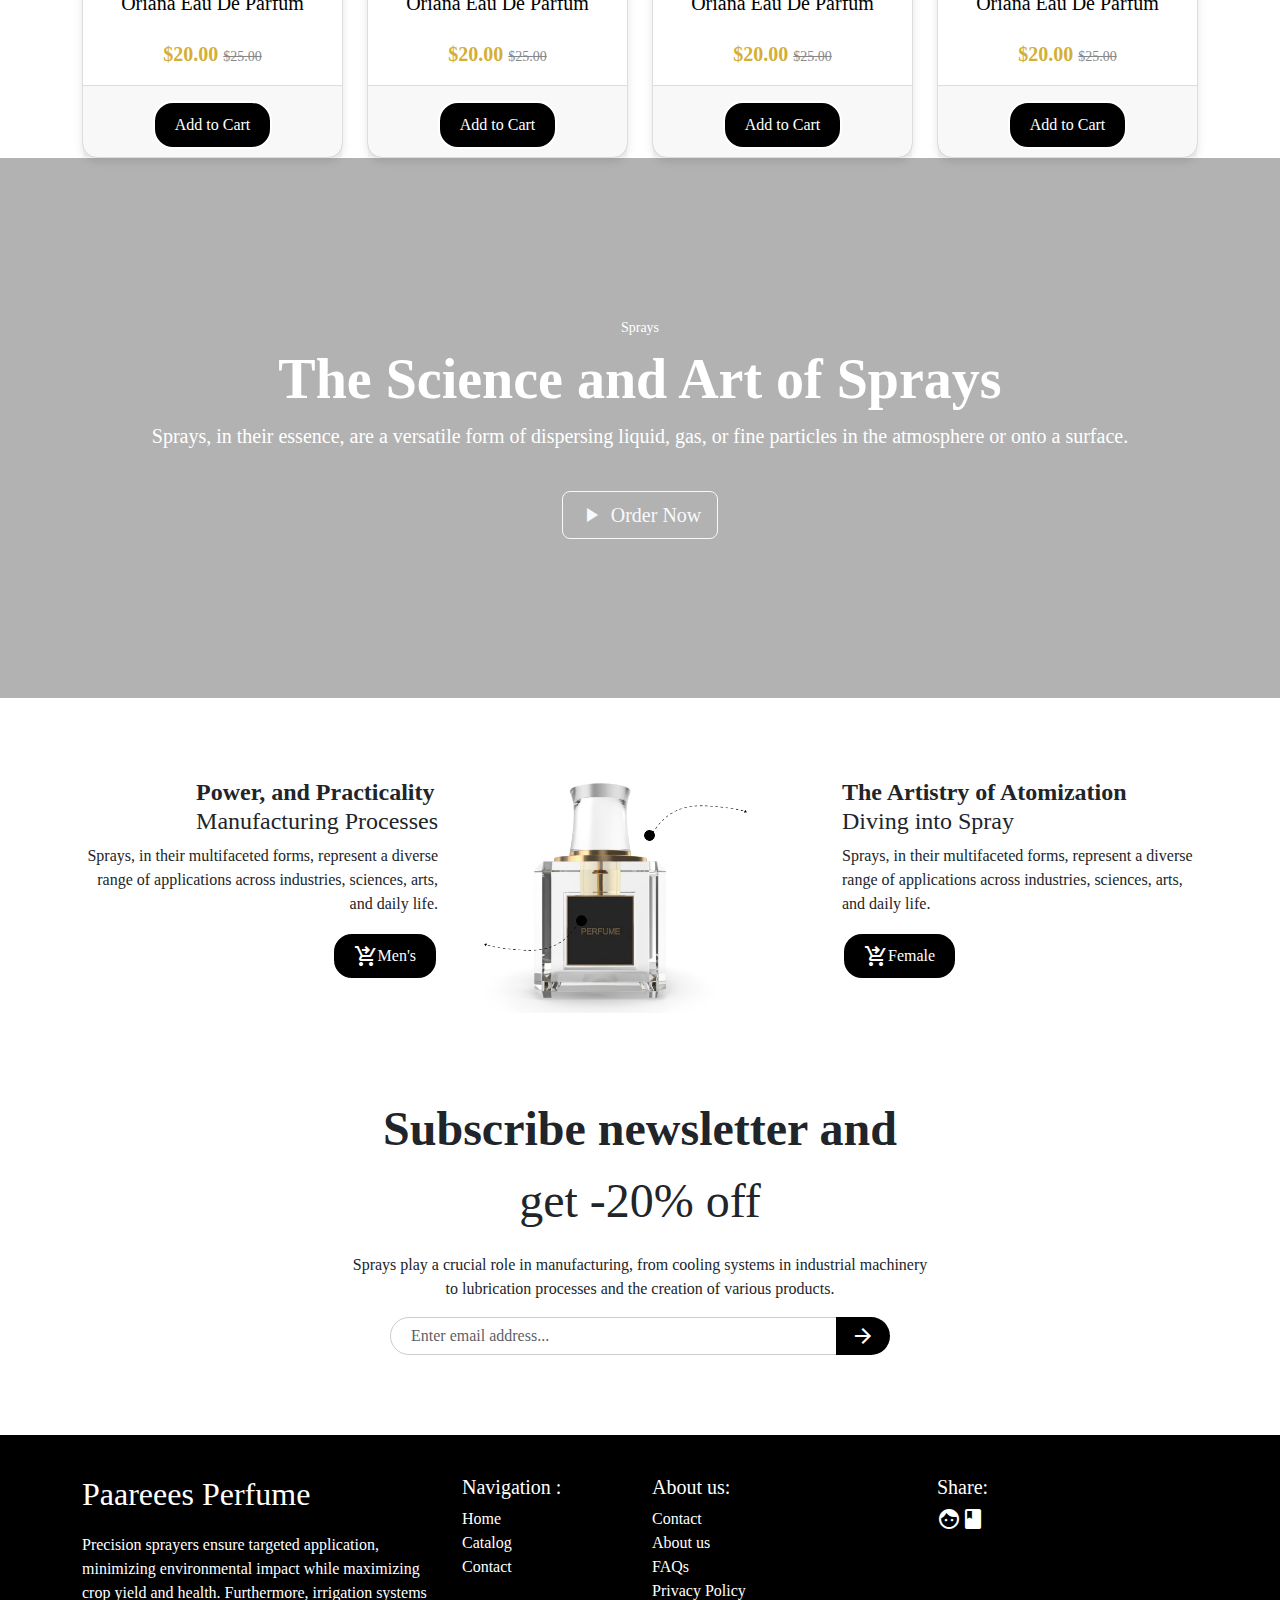
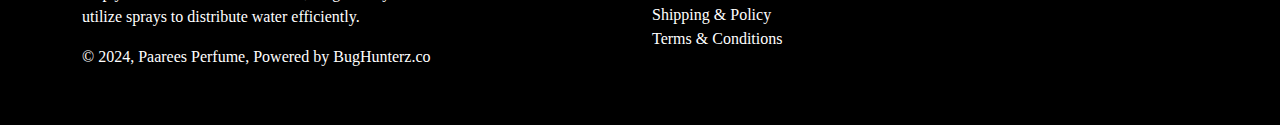
==== commit fe59065a: "final" ====
--- a/index.html
+++ b/index.html
@@ -31,8 +31,8 @@
           <div class="col-md-6">Monday - Friday 8:00 AM - 9:00 PM</div>
           <div class="col-md-6 topbar-pg-list d-flex justify-content-end">
             <ul>
-              <li><a href="about.html">About Us</a></li>
-              <li><a href="about.html">Contact Us</a></li>
+              <li><a href="../about.html">About Us</a></li>
+              <li><a href="../contact.html">Contact Us</a></li>
             </ul>
           </div>
         </div>
@@ -42,7 +42,9 @@
     <!-- navbar start  -->
     <nav class="navbar navbar-expand-lg sticky-top">
       <div class="container">
-        <a class="navbar-brand" id="logo-Title" href="index.html">Paareees Perfumes</a>
+        <a class="navbar-brand" id="logo-Title" href="../index.html"
+          >Paareees Perfumes</a
+        >
         <button
           class="navbar-toggler"
           type="button"
@@ -57,10 +59,10 @@
         <div class="collapse navbar-collapse" id="navbarSupportedContent">
           <ul class="navbar-nav me-auto mb-2 mb-lg-0">
             <li class="nav-item">
-              <a class="nav-link active" aria-current="page" href="index.html">Home</a>
+              <a class="nav-link" aria-current="page" href="../index.html">Home</a>
             </li>
             <li class="nav-item">
-              <a class="nav-link" href="product-archive.html">Products</a>
+              <a class="nav-link" href="../product-archive.html">Products</a>
             </li>
             <!-- dropdown start  -->
             <li class="nav-item dropdown">
@@ -74,8 +76,10 @@
                 Brands
               </a>
               <ul class="dropdown-menu">
-                <li><a class="dropdown-item" href="#">Brand 01</a></li>
-                <li><a class="dropdown-item" href="#">Brand 02</a></li>
+                <li><a class="dropdown-item" href="../archive/calvin-klein.html">Calvin Klein</a></li>
+                <li><a class="dropdown-item" href="../archive/j-dot.html">J. Jamshed</a></li>
+                <li><a class="dropdown-item" href="../archive/christian-dior.html">Christiab Dior</a></li>
+                <li><a class="dropdown-item" href="../archive/versace.html">Versace</a></li>
               </ul>
             </li>
             <!-- dropdown end  -->
@@ -91,17 +95,17 @@
                 Category
               </a>
               <ul class="dropdown-menu">
-                <li><a class="dropdown-item" href="#">Male </a></li>
-                <li><a class="dropdown-item" href="#">Female</a></li>
-                <li><a class="dropdown-item" href="#">Unisex</a></li>
+                <li><a class="dropdown-item" href="../archive/category.html#men">Male </a></li>
+                <li><a class="dropdown-item" href="../archive/category.html#female">Female</a></li>
+                <li><a class="dropdown-item" href="../archive/category.html#unisex">Unisex</a></li>
               </ul>
             </li>
             <!-- dropdown 2 end  -->
           </ul>
           <div class="nav-icons-fa">
-            <button type="button" class="btn btn-primary">
+            <!-- <button type="button" class="btn btn-primary">
               <span class="material-symbols-outlined"> person </span>
-            </button>
+            </button> -->
             <button type="button" class="btn btn-primary" id="cart-btn">
               <span class="material-symbols-outlined"
                 >shopping_cart_checkout</span
@@ -112,8 +116,7 @@
         </div>
       </div>
     </nav>
-    <!-- navbar end  -->
-    <div class="container-fluid hero-sec">
+    <!-- navbar end  -->    <div class="container-fluid hero-sec">
       <div class="container">
         <div class="row">
           <div class="col-lg-8 col-md-8 col-sm-12 hero-info">
@@ -126,15 +129,15 @@
               voluptatum nisi iusto!
             </p>
             <div class="hero-btns">
-              <button type="button" class="btn btn-primary">
+              <!-- <button type="button" class="btn btn-primary">
                 <span class="material-symbols-outlined">
                   shopping_cart_checkout </span
                 >Primary
-              </button>
-              <button type="button" class="btn btn-primary">
+              </button> -->
+              <button type="button" class="btn btn-primary" onclick="window.location.href='product-archive.html'">
                 <span class="material-symbols-outlined">
                   shopping_cart_checkout </span
-                >Primary
+                >View All
               </button>
             </div>
           </div>
@@ -177,28 +180,22 @@
     <!-- category sec start -->
     <div class="container cat-cont mt-5 mb-5" id="cat-sec">
       <div class="row justify-content-center row-gap-1 column-gap-3">
-        <div class="col-lg-5 col-md-6 col-sm-12 cat-unisex cat-card">
+        <div class="col-lg-5 col-md-6 col-sm-12 cat-unisex cat-card" onclick="window.location.href='archive/category.html#unisex'">
           <h3>Unisex</h3>
           <p>
-            Lorem ipsum dolor, sit amet consectetur adipisicing elit.
-            Exercitationem magni error consectetur provident at cum numquam quo
-            nesciunt.
+            Unisex perfumes offer a harmonious blend of scents, designed for anyone who values versatility and individuality.
           </p>
         </div>
-        <div class="col-lg-3 col-md-3 col-sm-12 cat-men cat-card">
-          <h3>Unisex</h3>
+        <div class="col-lg-3 col-md-3 col-sm-12 cat-men cat-card" onclick="window.location.href='archive/category.html#men'">
+          <h3>Male</h3>
           <p>
-            Lorem ipsum dolor, sit amet consectetur adipisicing elit.
-            Exercitationem magni error consectetur provident at cum numquam quo
-            nesciunt.
+            Our male perfumes embody strength and sophistication, with bold and robust scents. From woody and spicy to fresh and citrusy.
           </p>
         </div>
-        <div class="col-lg-3 col-md-3 col-sm-12 cat-women cat-card">
-          <h3>Unisex</h3>
+        <div class="col-lg-3 col-md-3 col-sm-12 cat-women cat-card" onclick="window.location.href='archive/category.html#female'">
+          <h3>Female</h3>
           <p>
-            Lorem ipsum dolor, sit amet consectetur adipisicing elit.
-            Exercitationem magni error consectetur provident at cum numquam quo
-            nesciunt.
+            Female perfumes celebrate elegance and grace, featuring soft, floral, and fruity notes. Designed to complement femininity.
           </p>
         </div>
       </div>
@@ -372,8 +369,8 @@
           gas, or fine particles in the atmosphere or onto a surface.
         </p>
         <div class="mt-4">
-          <button
-            class="btn btn-outline-light btn-lg d-flex align-items-center"
+          <button onclick="window.location.href='archive/category.html'"
+            class="btn btn-outline-light btn-lg d-flex align-items-center" 
           >
             <span class="material-icons me-2">play_arrow</span> Order Now
           </button>
@@ -395,10 +392,10 @@
               Sprays, in their multifaceted forms, represent a diverse range of
               applications across industries, sciences, arts, and daily life.
             </p>
-            <button type="button" class="btn btn-primary">
+            <button type="button" class="btn btn-primary" onclick="window.location.href='archive/category.html#men'">
               <span class="material-symbols-outlined">
                 shopping_cart_checkout </span
-              >Primary
+              >Men's
             </button>
           </div>
         </div>
@@ -415,10 +412,10 @@
               Sprays, in their multifaceted forms, represent a diverse range of
               applications across industries, sciences, arts, and daily life.
             </p>
-            <button type="button" class="btn btn-primary">
+            <button type="button" class="btn btn-primary" onclick="window.location.href='archive/category.html#female'">
               <span class="material-symbols-outlined">
                 shopping_cart_checkout </span
-              >Primary
+              >Female
             </button>
           </div>
         </div>
--- a/style.css
+++ b/style.css
@@ -35,6 +35,9 @@
 
 .btn-outline-secondary:hover {
   background-color: #000;
+}
+.card-img-top {
+  max-height: 80px;
 }
 /* topbar start  */
 .topbar {
@@ -184,7 +187,7 @@
 }
 .card-product img {
   width: 100%;
-  height: auto;
+  max-height: 200px;
   object-fit: contain;
   /* padding: 20px; */
 }
@@ -384,7 +387,9 @@
   justify-content: center;
   border-radius: 15px;
 }
-
+.img-box {
+  max-height: 900px;
+}
 .img-box img {
   width: 70%;
 }
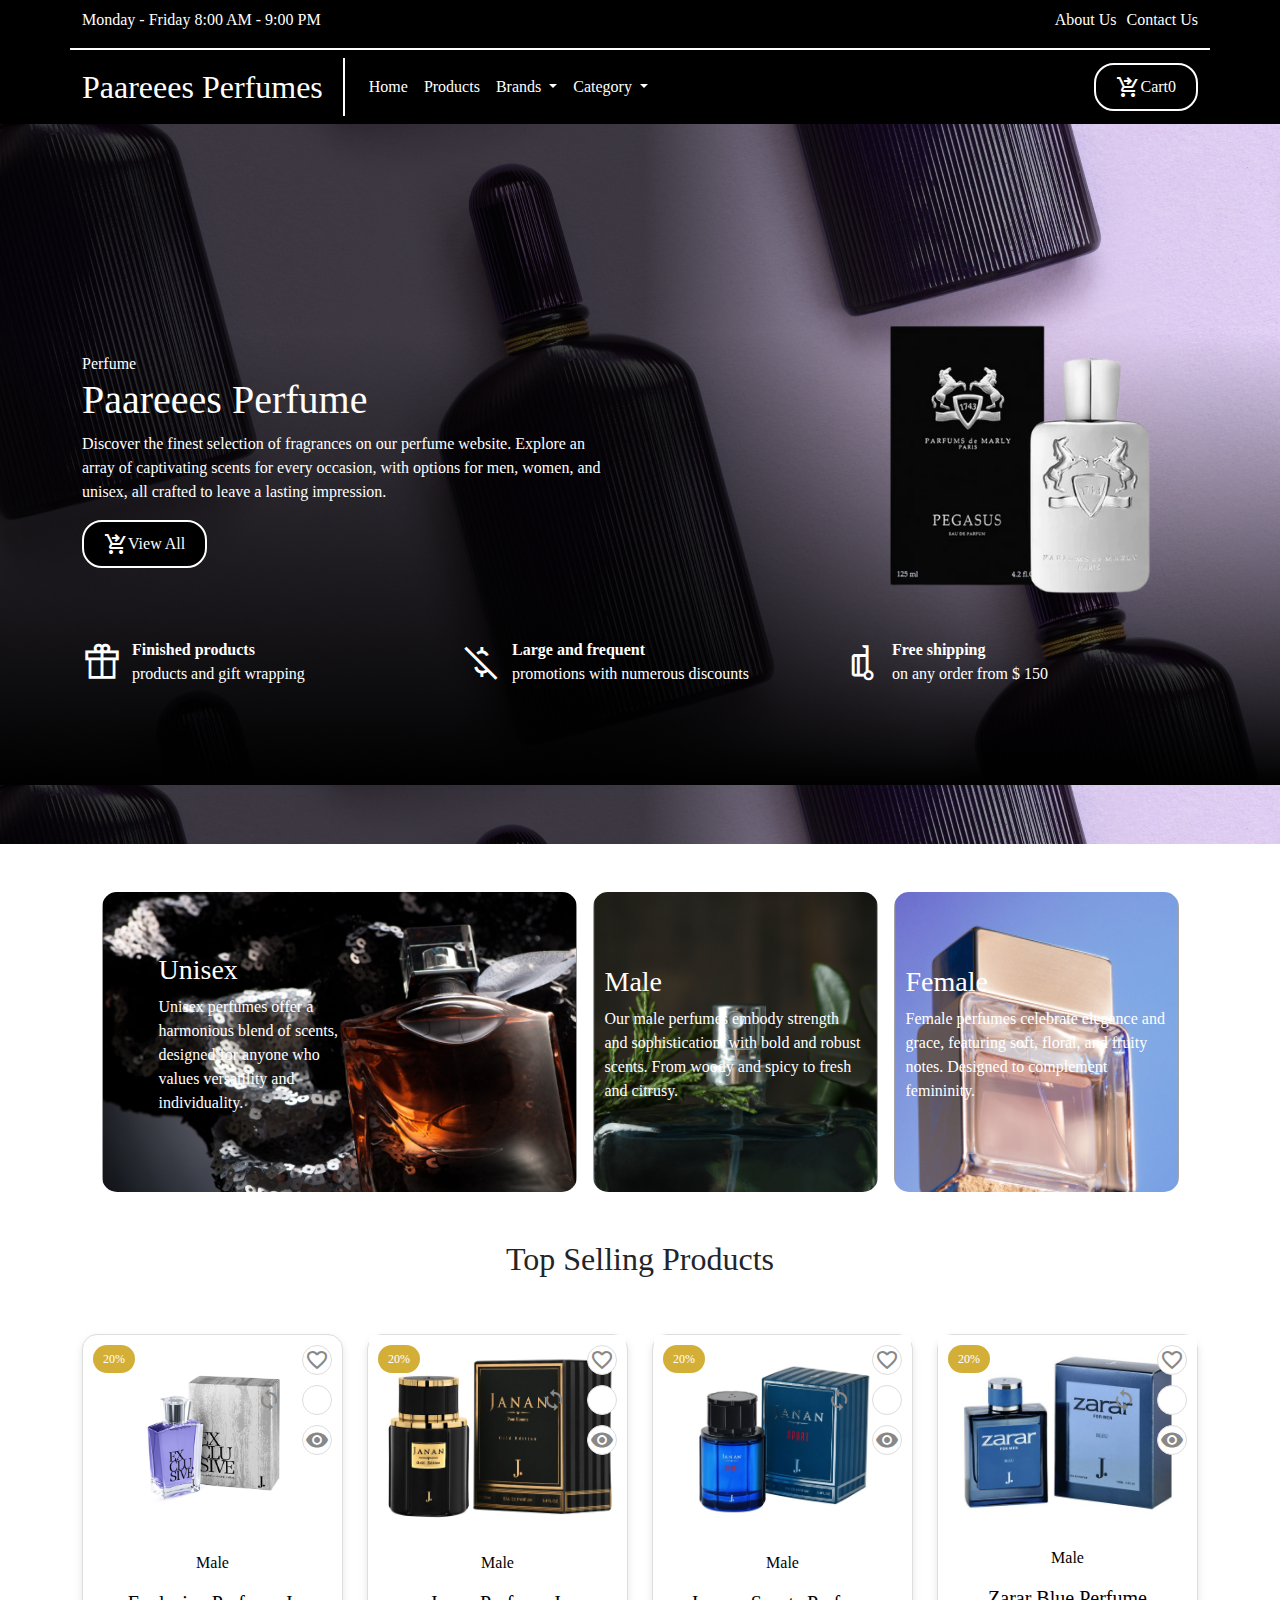
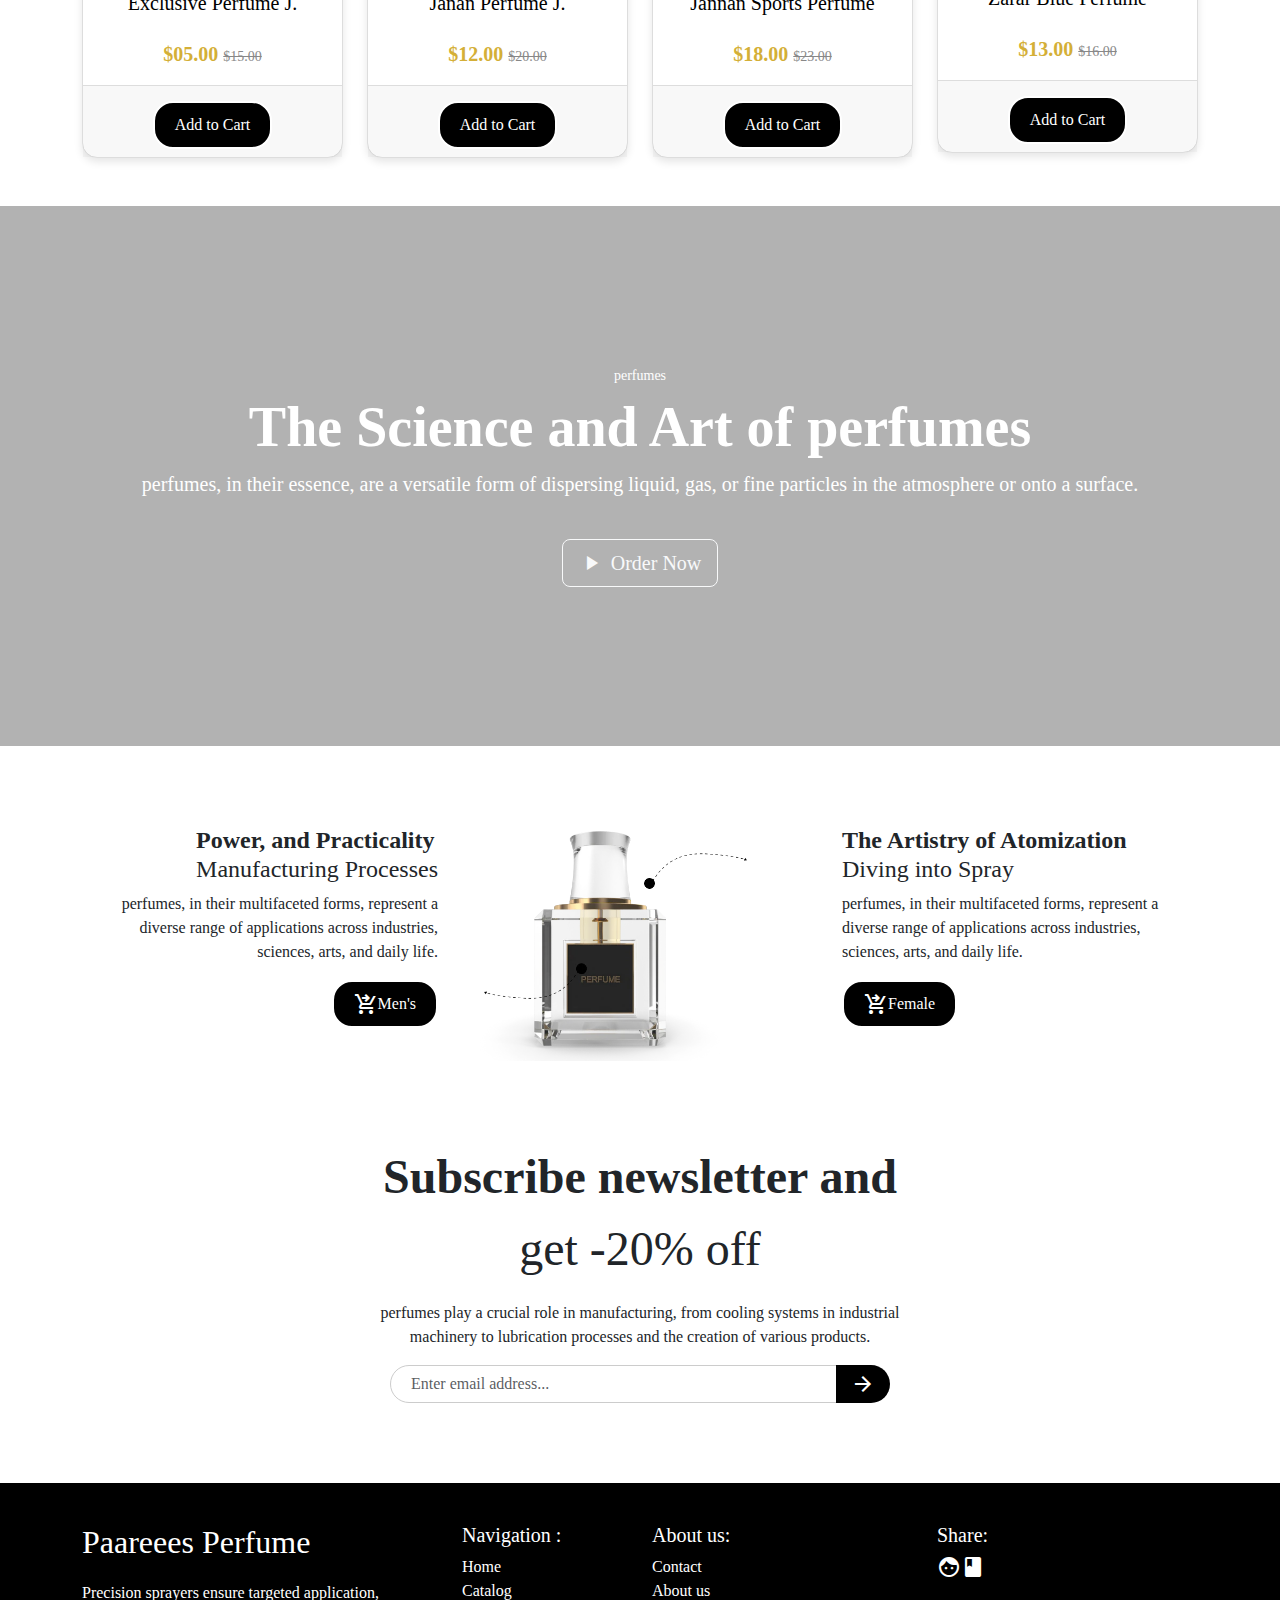
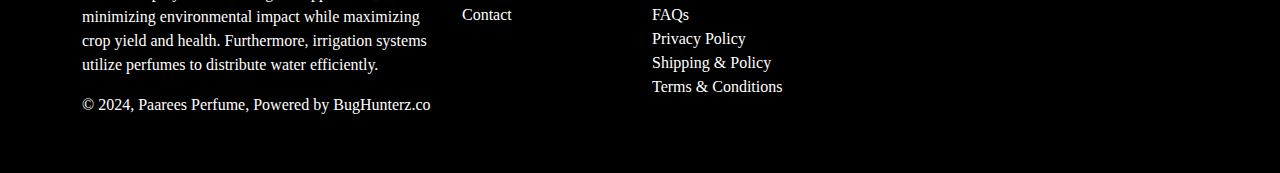
==== commit b48ee071: "final2nd" ====
--- a/index.html
+++ b/index.html
@@ -123,10 +123,7 @@
             <span>Perfume</span>
             <h1>Paareees Perfume</h1>
             <p>
-              Lorem ipsum dolor sit amet consectetur adipisicing elit. Amet
-              explicabo doloremque sed assumenda est, culpa quas ipsa cumque
-              nemo quisquam dolor laudantium numquam ut facere, sunt eligendi
-              voluptatum nisi iusto!
+              Discover the finest selection of fragrances on our perfume website. Explore an array of captivating scents for every occasion, with options for men, women, and unisex, all crafted to leave a lasting impression.
             </p>
             <div class="hero-btns">
               <!-- <button type="button" class="btn btn-primary">
@@ -202,34 +199,33 @@
     </div>
     <!-- category sec end -->
     <!-- upcoming products start  -->
-    <div class="container mt-4">
+    <div class="container mt-5 mb-5">
       <div class="row">
-        <h2 class="text-center">Upcoming Perfumes with Modern Fragnance</h2>
+        <h2 class="text-center">Top Selling Products</h2>
       </div>
       <div class="row row-cols-1 row-cols-md-4 g-4 mt-4">
         <!-- card 01  -->
         <div class="col">
-          <a href="single-product.html" class="card-link">
+          <a href="../j-dot/exclusive.html" class="card-link">
             <div class="card card-product position-relative">
               <div class="badge-discount">20%</div>
               <img
-                src="assets/img/product.png"
+                src="../assets/brands/j-dot/m-EXCLUSIVE.jpg"
                 class="card-img-top"
                 alt="Product Image"
               />
               <div class="card-body text-center">
-                <p class="card-text">Swiss</p>
-                <h5 class="card-title">Oriana Eau De Parfum</h5>
+                <p class="card-text">Male</p>
+                <h5 class="card-title">Exclusive Perfume J.</h5>
                 <div
                   class="d-flex justify-content-center align-items-center mb-3"
                 ></div>
 
                 <div class="price">
-                  $20.00 <span class="old-price">$25.00</span>
+                  $05.00 <span class="old-price">$15.00</span>
                 </div>
-              
-              </div>
-            </a>
+              </a>
+              </div>
               <div class="card-footer">
                 <button type="button" class="btn btn-primary add-cart-btn">
                   Add to Cart
@@ -246,23 +242,23 @@
         </div>
         <!-- card 02  -->
         <div class="col">
-          <a href="single-product.html" class="card-link">
+          <a href="../j-dot/janan.html" class="card-link">
             <div class="card card-product position-relative">
               <div class="badge-discount">20%</div>
               <img
-                src="assets/img/product.png"
+                src="../assets/brands/j-dot/m-JANAN GOLD3.jpg"
                 class="card-img-top"
                 alt="Product Image"
               />
               <div class="card-body text-center">
-                <p class="card-text">Swiss</p>
-                <h5 class="card-title">Oriana Eau De Parfum</h5>
+                <p class="card-text">Male</p>
+                <h5 class="card-title">Janan Perfume J.</h5>
                 <div
                   class="d-flex justify-content-center align-items-center mb-3"
                 ></div>
 
                 <div class="price">
-                  $20.00 <span class="old-price">$25.00</span>
+                  $12.00 <span class="old-price">$20.00</span>
                 </div>
               </a>
               </div>
@@ -282,23 +278,23 @@
         </div>
         <!-- card 03  -->
         <div class="col">
-          <a href="single-product.html" class="card-link">
+          <a href="../j-dot/jannan-sports.html" class="card-link">
             <div class="card card-product position-relative">
               <div class="badge-discount">20%</div>
               <img
-                src="assets/img/product.png"
+                src="../assets/brands/j-dot/m-JANAN SPORT.jpg"
                 class="card-img-top"
                 alt="Product Image"
               />
               <div class="card-body text-center">
-                <p class="card-text">Swiss</p>
-                <h5 class="card-title">Oriana Eau De Parfum</h5>
+                <p class="card-text">Male</p>
+                <h5 class="card-title">Jannan Sports Perfume</h5>
                 <div
                   class="d-flex justify-content-center align-items-center mb-3"
                 ></div>
 
                 <div class="price">
-                  $20.00 <span class="old-price">$25.00</span>
+                  $18.00 <span class="old-price">$23.00</span>
                 </div>
               </a>
               </div>
@@ -318,23 +314,23 @@
         </div>
         <!-- card 04  -->
         <div class="col">
-          <a href="single-product.html" class="card-link">
+          <a href="../j-dot/zarar-blue.html" class="card-link">
             <div class="card card-product position-relative">
               <div class="badge-discount">20%</div>
               <img
-                src="assets/img/product.png"
+                src="../assets/brands/j-dot/m-ZARAR BLEU2.jpg"
                 class="card-img-top"
                 alt="Product Image"
               />
               <div class="card-body text-center">
-                <p class="card-text">Swiss</p>
-                <h5 class="card-title">Oriana Eau De Parfum</h5>
+                <p class="card-text">Male</p>
+                <h5 class="card-title">Zarar Blue Perfume</h5>
                 <div
                   class="d-flex justify-content-center align-items-center mb-3"
                 ></div>
 
                 <div class="price">
-                  $20.00 <span class="old-price">$25.00</span>
+                  $13.00 <span class="old-price">$16.00</span>
                 </div>
               </a>
               </div>
@@ -355,6 +351,7 @@
         <!-- card end  -->
       </div>
     </div>
+
     <!-- upcoming products end  -->
     <!-- image hero sec start  -->
     <div class="container-fluid custom-background">
@@ -362,10 +359,10 @@
         class="container cont-bg text-center text-white d-flex flex-column justify-content-center align-items-center"
         style="height: 60vh"
       >
-        <small class="mb-2">Sprays</small>
-        <h1 class="display-4 fw-bold">The Science and Art of Sprays</h1>
+        <small class="mb-2">perfumes</small>
+        <h1 class="display-4 fw-bold">The Science and Art of perfumes</h1>
         <p class="lead">
-          Sprays, in their essence, are a versatile form of dispersing liquid,
+          perfumes, in their essence, are a versatile form of dispersing liquid,
           gas, or fine particles in the atmosphere or onto a surface.
         </p>
         <div class="mt-4">
@@ -389,7 +386,7 @@
               Manufacturing Processes
             </h4>
             <p>
-              Sprays, in their multifaceted forms, represent a diverse range of
+              perfumes, in their multifaceted forms, represent a diverse range of
               applications across industries, sciences, arts, and daily life.
             </p>
             <button type="button" class="btn btn-primary" onclick="window.location.href='archive/category.html#men'">
@@ -409,7 +406,7 @@
               Diving into Spray
             </h4>
             <p>
-              Sprays, in their multifaceted forms, represent a diverse range of
+              perfumes, in their multifaceted forms, represent a diverse range of
               applications across industries, sciences, arts, and daily life.
             </p>
             <button type="button" class="btn btn-primary" onclick="window.location.href='archive/category.html#female'">
@@ -433,7 +430,7 @@
               <i>get -20% off</i>
             </p>
             <p>
-              Sprays play a crucial role in manufacturing, from cooling systems
+              perfumes play a crucial role in manufacturing, from cooling systems
               in industrial machinery to lubrication processes and the creation
               of various products.
             </p>
@@ -464,7 +461,7 @@
               <p>
                 Precision sprayers ensure targeted application, minimizing
                 environmental impact while maximizing crop yield and health.
-                Furthermore, irrigation systems utilize sprays to distribute
+                Furthermore, irrigation systems utilize perfumes to distribute
                 water efficiently.
               </p>
               <p>&copy; 2024, Paarees Perfume, Powered by BugHunterz.co</p>
